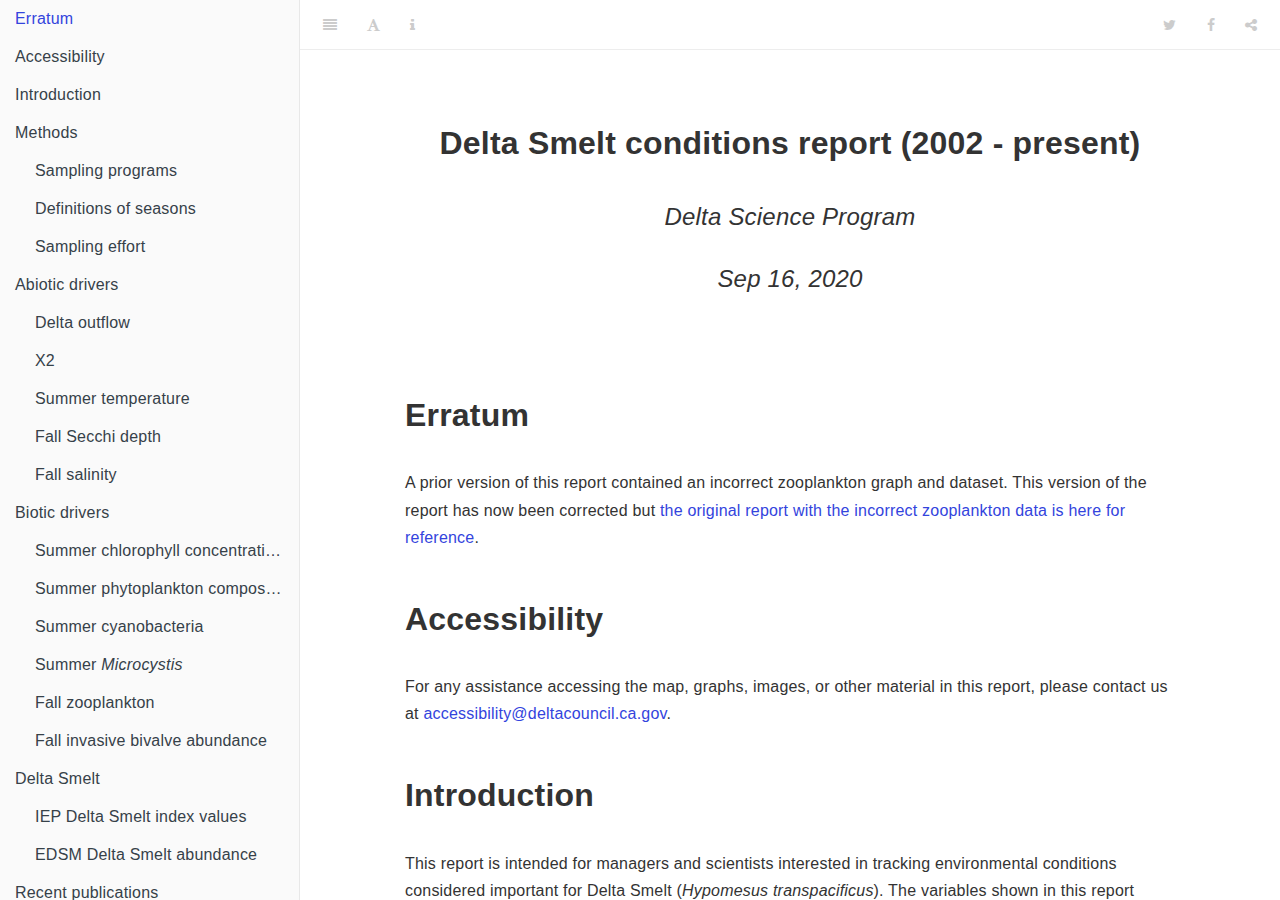
==== docs/Delta_Smelt_conditions_report_2018_fixed.html @ 70f0e31a "Adding corrected version of 2018 report" ====
<!DOCTYPE html>
<html lang="en" xml:lang="en">
<head>

  <meta charset="utf-8" />
  <meta http-equiv="X-UA-Compatible" content="IE=edge" />
  <title>Delta Smelt conditions report</title>
  <meta name="description" content="Delta Smelt conditions report (2002 - present)" />
  <meta name="generator" content="bookdown 0.20 and GitBook 2.6.7" />

  <meta property="og:title" content="Delta Smelt conditions report" />
  <meta property="og:type" content="book" />
  
  
  
  

  <meta name="twitter:card" content="summary" />
  <meta name="twitter:title" content="Delta Smelt conditions report" />
  
  
  

<meta name="author" content="Delta Science Program" />



  <meta name="viewport" content="width=device-width, initial-scale=1" />
  <meta name="apple-mobile-web-app-capable" content="yes" />
  <meta name="apple-mobile-web-app-status-bar-style" content="black" />
  
  







<style type="text/css">img,legend{border:0}*,.fa{-webkit-font-smoothing:antialiased}.fa-ul>li,sub,sup{position:relative}.book .book-body .page-wrapper .page-inner section.normal hr:after,.book-langs-index .inner .languages:after,.buttons:after,.dropdown-menu .buttons:after{clear:both}body,html{-ms-text-size-adjust:100%;-webkit-text-size-adjust:100%}article,aside,details,figcaption,figure,footer,header,hgroup,main,nav,section,summary{display:block}audio,canvas,video{display:inline-block}.hidden,[hidden]{display:none}audio:not([controls]){display:none;height:0}html{font-family:sans-serif}body,figure{margin:0}a:focus{outline:dotted thin}a:active,a:hover{outline:0}h1{font-size:2em;margin:.67em 0}abbr[title]{border-bottom:1px dotted}b,strong{font-weight:700}dfn{font-style:italic}hr{-moz-box-sizing:content-box;box-sizing:content-box;height:0}mark{background:#ff0;color:#000}code,kbd,pre,samp{font-family:monospace,serif;font-size:1em}pre{white-space:pre-wrap}q{quotes:"\201C" "\201D" "\2018" "\2019"}small{font-size:80%}sub,sup{font-size:75%;line-height:0;vertical-align:baseline}sup{top:-.5em}sub{bottom:-.25em}svg:not(:root){overflow:hidden}fieldset{border:1px solid silver;margin:0 2px;padding:.35em .625em .75em}legend{padding:0}button,input,select,textarea{font-family:inherit;font-size:100%;margin:0}button,input{line-height:normal}button,select{text-transform:none}button,html input[type=button],input[type=reset],input[type=submit]{-webkit-appearance:button;cursor:pointer}button[disabled],html input[disabled]{cursor:default}input[type=checkbox],input[type=radio]{box-sizing:border-box;padding:0}input[type=search]{-webkit-appearance:textfield;-moz-box-sizing:content-box;-webkit-box-sizing:content-box;box-sizing:content-box}input[type=search]::-webkit-search-cancel-button{margin-right:10px;}button::-moz-focus-inner,input::-moz-focus-inner{border:0;padding:0}textarea{overflow:auto;vertical-align:top}table{border-collapse:collapse;border-spacing:0}.link-inherit,.link-inherit:focus,.link-inherit:hover{color:inherit}.fa,.fa-stack{display:inline-block}@font-face{font-family:FontAwesome;src:url([data-uri]) format('truetype');font-weight:400;font-style:normal}.fa{font-family:FontAwesome;font-style:normal;font-weight:400;line-height:1;-moz-osx-font-smoothing:grayscale}.book .book-header,.book .book-summary{font-family:"Helvetica Neue",Helvetica,Arial,sans-serif}.fa-lg{font-size:1.33333333em;line-height:.75em;vertical-align:-15%}.fa-2x{font-size:2em}.fa-3x{font-size:3em}.fa-4x{font-size:4em}.fa-5x{font-size:5em}.fa-fw{width:1.28571429em;text-align:center}.fa-ul{padding-left:0;margin-left:2.14285714em;list-style-type:none}.fa-li{position:absolute;left:-2.14285714em;width:2.14285714em;top:.14285714em;text-align:center}.fa-li.fa-lg{left:-1.85714286em}.fa-border{padding:.2em .25em .15em;border:.08em solid #eee;border-radius:.1em}.pull-right{float:right}.pull-left{float:left}.fa.pull-left{margin-right:.3em}.fa.pull-right{margin-left:.3em}.fa-spin{-webkit-animation:spin 2s infinite linear;-moz-animation:spin 2s infinite linear;-o-animation:spin 2s infinite linear;animation:spin 2s infinite linear}@-moz-keyframes spin{0%{-moz-transform:rotate(0)}100%{-moz-transform:rotate(359deg)}}@-webkit-keyframes spin{0%{-webkit-transform:rotate(0)}100%{-webkit-transform:rotate(359deg)}}@-o-keyframes spin{0%{-o-transform:rotate(0)}100%{-o-transform:rotate(359deg)}}@keyframes spin{0%{-webkit-transform:rotate(0);transform:rotate(0)}100%{-webkit-transform:rotate(359deg);transform:rotate(359deg)}}.fa-rotate-90{filter:progid:DXImageTransform.Microsoft.BasicImage(rotation=1);-webkit-transform:rotate(90deg);-moz-transform:rotate(90deg);-ms-transform:rotate(90deg);-o-transform:rotate(90deg);transform:rotate(90deg)}.fa-rotate-180{filter:progid:DXImageTransform.Microsoft.BasicImage(rotation=2);-webkit-transform:rotate(180deg);-moz-transform:rotate(180deg);-ms-transform:rotate(180deg);-o-transform:rotate(180deg);transform:rotate(180deg)}.fa-rotate-270{filter:progid:DXImageTransform.Microsoft.BasicImage(rotation=3);-webkit-transform:rotate(270deg);-moz-transform:rotate(270deg);-ms-transform:rotate(270deg);-o-transform:rotate(270deg);transform:rotate(270deg)}.fa-flip-horizontal{filter:progid:DXImageTransform.Microsoft.BasicImage(rotation=0, mirror=1);-webkit-transform:scale(-1,1);-moz-transform:scale(-1,1);-ms-transform:scale(-1,1);-o-transform:scale(-1,1);transform:scale(-1,1)}.fa-flip-vertical{filter:progid:DXImageTransform.Microsoft.BasicImage(rotation=2, mirror=1);-webkit-transform:scale(1,-1);-moz-transform:scale(1,-1);-ms-transform:scale(1,-1);-o-transform:scale(1,-1);transform:scale(1,-1)}.fa-stack{position:relative;width:2em;height:2em;line-height:2em;vertical-align:middle}.fa-stack-1x,.fa-stack-2x{position:absolute;left:0;width:100%;text-align:center}.fa-stack-1x{line-height:inherit}.fa-stack-2x{font-size:2em}.fa-inverse{color:#fff}.fa-glass:before{content:"\f000"}.fa-music:before{content:"\f001"}.fa-search:before{content:"\f002"}.fa-envelope-o:before{content:"\f003"}.fa-heart:before{content:"\f004"}.fa-star:before{content:"\f005"}.fa-star-o:before{content:"\f006"}.fa-user:before{content:"\f007"}.fa-film:before{content:"\f008"}.fa-th-large:before{content:"\f009"}.fa-th:before{content:"\f00a"}.fa-th-list:before{content:"\f00b"}.fa-check:before{content:"\f00c"}.fa-times:before{content:"\f00d"}.fa-search-plus:before{content:"\f00e"}.fa-search-minus:before{content:"\f010"}.fa-power-off:before{content:"\f011"}.fa-signal:before{content:"\f012"}.fa-cog:before,.fa-gear:before{content:"\f013"}.fa-trash-o:before{content:"\f014"}.fa-home:before{content:"\f015"}.fa-file-o:before{content:"\f016"}.fa-clock-o:before{content:"\f017"}.fa-road:before{content:"\f018"}.fa-download:before{content:"\f019"}.fa-arrow-circle-o-down:before{content:"\f01a"}.fa-arrow-circle-o-up:before{content:"\f01b"}.fa-inbox:before{content:"\f01c"}.fa-play-circle-o:before{content:"\f01d"}.fa-repeat:before,.fa-rotate-right:before{content:"\f01e"}.fa-refresh:before{content:"\f021"}.fa-list-alt:before{content:"\f022"}.fa-lock:before{content:"\f023"}.fa-flag:before{content:"\f024"}.fa-headphones:before{content:"\f025"}.fa-volume-off:before{content:"\f026"}.fa-volume-down:before{content:"\f027"}.fa-volume-up:before{content:"\f028"}.fa-qrcode:before{content:"\f029"}.fa-barcode:before{content:"\f02a"}.fa-tag:before{content:"\f02b"}.fa-tags:before{content:"\f02c"}.fa-book:before{content:"\f02d"}.fa-bookmark:before{content:"\f02e"}.fa-print:before{content:"\f02f"}.fa-camera:before{content:"\f030"}.fa-font:before{content:"\f031"}.fa-bold:before{content:"\f032"}.fa-italic:before{content:"\f033"}.fa-text-height:before{content:"\f034"}.fa-text-width:before{content:"\f035"}.fa-align-left:before{content:"\f036"}.fa-align-center:before{content:"\f037"}.fa-align-right:before{content:"\f038"}.fa-align-justify:before{content:"\f039"}.fa-list:before{content:"\f03a"}.fa-dedent:before,.fa-outdent:before{content:"\f03b"}.fa-indent:before{content:"\f03c"}.fa-video-camera:before{content:"\f03d"}.fa-image:before,.fa-photo:before,.fa-picture-o:before{content:"\f03e"}.fa-pencil:before{content:"\f040"}.fa-map-marker:before{content:"\f041"}.fa-adjust:before{content:"\f042"}.fa-tint:before{content:"\f043"}.fa-edit:before,.fa-pencil-square-o:before{content:"\f044"}.fa-share-square-o:before{content:"\f045"}.fa-check-square-o:before{content:"\f046"}.fa-arrows:before{content:"\f047"}.fa-step-backward:before{content:"\f048"}.fa-fast-backward:before{content:"\f049"}.fa-backward:before{content:"\f04a"}.fa-play:before{content:"\f04b"}.fa-pause:before{content:"\f04c"}.fa-stop:before{content:"\f04d"}.fa-forward:before{content:"\f04e"}.fa-fast-forward:before{content:"\f050"}.fa-step-forward:before{content:"\f051"}.fa-eject:before{content:"\f052"}.fa-chevron-left:before{content:"\f053"}.fa-chevron-right:before{content:"\f054"}.fa-plus-circle:before{content:"\f055"}.fa-minus-circle:before{content:"\f056"}.fa-times-circle:before{content:"\f057"}.fa-check-circle:before{content:"\f058"}.fa-question-circle:before{content:"\f059"}.fa-info-circle:before{content:"\f05a"}.fa-crosshairs:before{content:"\f05b"}.fa-times-circle-o:before{content:"\f05c"}.fa-check-circle-o:before{content:"\f05d"}.fa-ban:before{content:"\f05e"}.fa-arrow-left:before{content:"\f060"}.fa-arrow-right:before{content:"\f061"}.fa-arrow-up:before{content:"\f062"}.fa-arrow-down:before{content:"\f063"}.fa-mail-forward:before,.fa-share:before{content:"\f064"}.fa-expand:before{content:"\f065"}.fa-compress:before{content:"\f066"}.fa-plus:before{content:"\f067"}.fa-minus:before{content:"\f068"}.fa-asterisk:before{content:"\f069"}.fa-exclamation-circle:before{content:"\f06a"}.fa-gift:before{content:"\f06b"}.fa-leaf:before{content:"\f06c"}.fa-fire:before{content:"\f06d"}.fa-eye:before{content:"\f06e"}.fa-eye-slash:before{content:"\f070"}.fa-exclamation-triangle:before,.fa-warning:before{content:"\f071"}.fa-plane:before{content:"\f072"}.fa-calendar:before{content:"\f073"}.fa-random:before{content:"\f074"}.fa-comment:before{content:"\f075"}.fa-magnet:before{content:"\f076"}.fa-chevron-up:before{content:"\f077"}.fa-chevron-down:before{content:"\f078"}.fa-retweet:before{content:"\f079"}.fa-shopping-cart:before{content:"\f07a"}.fa-folder:before{content:"\f07b"}.fa-folder-open:before{content:"\f07c"}.fa-arrows-v:before{content:"\f07d"}.fa-arrows-h:before{content:"\f07e"}.fa-bar-chart-o:before{content:"\f080"}.fa-twitter-square:before{content:"\f081"}.fa-facebook-square:before{content:"\f082"}.fa-camera-retro:before{content:"\f083"}.fa-key:before{content:"\f084"}.fa-cogs:before,.fa-gears:before{content:"\f085"}.fa-comments:before{content:"\f086"}.fa-thumbs-o-up:before{content:"\f087"}.fa-thumbs-o-down:before{content:"\f088"}.fa-star-half:before{content:"\f089"}.fa-heart-o:before{content:"\f08a"}.fa-sign-out:before{content:"\f08b"}.fa-linkedin-square:before{content:"\f08c"}.fa-thumb-tack:before{content:"\f08d"}.fa-external-link:before{content:"\f08e"}.fa-sign-in:before{content:"\f090"}.fa-trophy:before{content:"\f091"}.fa-github-square:before{content:"\f092"}.fa-upload:before{content:"\f093"}.fa-lemon-o:before{content:"\f094"}.fa-phone:before{content:"\f095"}.fa-square-o:before{content:"\f096"}.fa-bookmark-o:before{content:"\f097"}.fa-phone-square:before{content:"\f098"}.fa-twitter:before{content:"\f099"}.fa-facebook:before{content:"\f09a"}.fa-github:before{content:"\f09b"}.fa-unlock:before{content:"\f09c"}.fa-credit-card:before{content:"\f09d"}.fa-rss:before{content:"\f09e"}.fa-hdd-o:before{content:"\f0a0"}.fa-bullhorn:before{content:"\f0a1"}.fa-bell:before{content:"\f0f3"}.fa-certificate:before{content:"\f0a3"}.fa-hand-o-right:before{content:"\f0a4"}.fa-hand-o-left:before{content:"\f0a5"}.fa-hand-o-up:before{content:"\f0a6"}.fa-hand-o-down:before{content:"\f0a7"}.fa-arrow-circle-left:before{content:"\f0a8"}.fa-arrow-circle-right:before{content:"\f0a9"}.fa-arrow-circle-up:before{content:"\f0aa"}.fa-arrow-circle-down:before{content:"\f0ab"}.fa-globe:before{content:"\f0ac"}.fa-wrench:before{content:"\f0ad"}.fa-tasks:before{content:"\f0ae"}.fa-filter:before{content:"\f0b0"}.fa-briefcase:before{content:"\f0b1"}.fa-arrows-alt:before{content:"\f0b2"}.fa-group:before,.fa-users:before{content:"\f0c0"}.fa-chain:before,.fa-link:before{content:"\f0c1"}.fa-cloud:before{content:"\f0c2"}.fa-flask:before{content:"\f0c3"}.fa-cut:before,.fa-scissors:before{content:"\f0c4"}.fa-copy:before,.fa-files-o:before{content:"\f0c5"}.fa-paperclip:before{content:"\f0c6"}.fa-floppy-o:before,.fa-save:before{content:"\f0c7"}.fa-square:before{content:"\f0c8"}.fa-bars:before,.fa-navicon:before,.fa-reorder:before{content:"\f0c9"}.fa-list-ul:before{content:"\f0ca"}.fa-list-ol:before{content:"\f0cb"}.fa-strikethrough:before{content:"\f0cc"}.fa-underline:before{content:"\f0cd"}.fa-table:before{content:"\f0ce"}.fa-magic:before{content:"\f0d0"}.fa-truck:before{content:"\f0d1"}.fa-pinterest:before{content:"\f0d2"}.fa-pinterest-square:before{content:"\f0d3"}.fa-google-plus-square:before{content:"\f0d4"}.fa-google-plus:before{content:"\f0d5"}.fa-money:before{content:"\f0d6"}.fa-caret-down:before{content:"\f0d7"}.fa-caret-up:before{content:"\f0d8"}.fa-caret-left:before{content:"\f0d9"}.fa-caret-right:before{content:"\f0da"}.fa-columns:before{content:"\f0db"}.fa-sort:before,.fa-unsorted:before{content:"\f0dc"}.fa-sort-desc:before,.fa-sort-down:before{content:"\f0dd"}.fa-sort-asc:before,.fa-sort-up:before{content:"\f0de"}.fa-envelope:before{content:"\f0e0"}.fa-linkedin:before{content:"\f0e1"}.fa-rotate-left:before,.fa-undo:before{content:"\f0e2"}.fa-gavel:before,.fa-legal:before{content:"\f0e3"}.fa-dashboard:before,.fa-tachometer:before{content:"\f0e4"}.fa-comment-o:before{content:"\f0e5"}.fa-comments-o:before{content:"\f0e6"}.fa-bolt:before,.fa-flash:before{content:"\f0e7"}.fa-sitemap:before{content:"\f0e8"}.fa-umbrella:before{content:"\f0e9"}.fa-clipboard:before,.fa-paste:before{content:"\f0ea"}.fa-lightbulb-o:before{content:"\f0eb"}.fa-exchange:before{content:"\f0ec"}.fa-cloud-download:before{content:"\f0ed"}.fa-cloud-upload:before{content:"\f0ee"}.fa-user-md:before{content:"\f0f0"}.fa-stethoscope:before{content:"\f0f1"}.fa-suitcase:before{content:"\f0f2"}.fa-bell-o:before{content:"\f0a2"}.fa-coffee:before{content:"\f0f4"}.fa-cutlery:before{content:"\f0f5"}.fa-file-text-o:before{content:"\f0f6"}.fa-building-o:before{content:"\f0f7"}.fa-hospital-o:before{content:"\f0f8"}.fa-ambulance:before{content:"\f0f9"}.fa-medkit:before{content:"\f0fa"}.fa-fighter-jet:before{content:"\f0fb"}.fa-beer:before{content:"\f0fc"}.fa-h-square:before{content:"\f0fd"}.fa-plus-square:before{content:"\f0fe"}.fa-angle-double-left:before{content:"\f100"}.fa-angle-double-right:before{content:"\f101"}.fa-angle-double-up:before{content:"\f102"}.fa-angle-double-down:before{content:"\f103"}.fa-angle-left:before{content:"\f104"}.fa-angle-right:before{content:"\f105"}.fa-angle-up:before{content:"\f106"}.fa-angle-down:before{content:"\f107"}.fa-desktop:before{content:"\f108"}.fa-laptop:before{content:"\f109"}.fa-tablet:before{content:"\f10a"}.fa-mobile-phone:before,.fa-mobile:before{content:"\f10b"}.fa-circle-o:before{content:"\f10c"}.fa-quote-left:before{content:"\f10d"}.fa-quote-right:before{content:"\f10e"}.fa-spinner:before{content:"\f110"}.fa-circle:before{content:"\f111"}.fa-mail-reply:before,.fa-reply:before{content:"\f112"}.fa-github-alt:before{content:"\f113"}.fa-folder-o:before{content:"\f114"}.fa-folder-open-o:before{content:"\f115"}.fa-smile-o:before{content:"\f118"}.fa-frown-o:before{content:"\f119"}.fa-meh-o:before{content:"\f11a"}.fa-gamepad:before{content:"\f11b"}.fa-keyboard-o:before{content:"\f11c"}.fa-flag-o:before{content:"\f11d"}.fa-flag-checkered:before{content:"\f11e"}.fa-terminal:before{content:"\f120"}.fa-code:before{content:"\f121"}.fa-mail-reply-all:before,.fa-reply-all:before{content:"\f122"}.fa-star-half-empty:before,.fa-star-half-full:before,.fa-star-half-o:before{content:"\f123"}.fa-location-arrow:before{content:"\f124"}.fa-crop:before{content:"\f125"}.fa-code-fork:before{content:"\f126"}.fa-chain-broken:before,.fa-unlink:before{content:"\f127"}.fa-question:before{content:"\f128"}.fa-info:before{content:"\f129"}.fa-exclamation:before{content:"\f12a"}.fa-superscript:before{content:"\f12b"}.fa-subscript:before{content:"\f12c"}.fa-eraser:before{content:"\f12d"}.fa-puzzle-piece:before{content:"\f12e"}.fa-microphone:before{content:"\f130"}.fa-microphone-slash:before{content:"\f131"}.fa-shield:before{content:"\f132"}.fa-calendar-o:before{content:"\f133"}.fa-fire-extinguisher:before{content:"\f134"}.fa-rocket:before{content:"\f135"}.fa-maxcdn:before{content:"\f136"}.fa-chevron-circle-left:before{content:"\f137"}.fa-chevron-circle-right:before{content:"\f138"}.fa-chevron-circle-up:before{content:"\f139"}.fa-chevron-circle-down:before{content:"\f13a"}.fa-html5:before{content:"\f13b"}.fa-css3:before{content:"\f13c"}.fa-anchor:before{content:"\f13d"}.fa-unlock-alt:before{content:"\f13e"}.fa-bullseye:before{content:"\f140"}.fa-ellipsis-h:before{content:"\f141"}.fa-ellipsis-v:before{content:"\f142"}.fa-rss-square:before{content:"\f143"}.fa-play-circle:before{content:"\f144"}.fa-ticket:before{content:"\f145"}.fa-minus-square:before{content:"\f146"}.fa-minus-square-o:before{content:"\f147"}.fa-level-up:before{content:"\f148"}.fa-level-down:before{content:"\f149"}.fa-check-square:before{content:"\f14a"}.fa-pencil-square:before{content:"\f14b"}.fa-external-link-square:before{content:"\f14c"}.fa-share-square:before{content:"\f14d"}.fa-compass:before{content:"\f14e"}.fa-caret-square-o-down:before,.fa-toggle-down:before{content:"\f150"}.fa-caret-square-o-up:before,.fa-toggle-up:before{content:"\f151"}.fa-caret-square-o-right:before,.fa-toggle-right:before{content:"\f152"}.fa-eur:before,.fa-euro:before{content:"\f153"}.fa-gbp:before{content:"\f154"}.fa-dollar:before,.fa-usd:before{content:"\f155"}.fa-inr:before,.fa-rupee:before{content:"\f156"}.fa-cny:before,.fa-jpy:before,.fa-rmb:before,.fa-yen:before{content:"\f157"}.fa-rouble:before,.fa-rub:before,.fa-ruble:before{content:"\f158"}.fa-krw:before,.fa-won:before{content:"\f159"}.fa-bitcoin:before,.fa-btc:before{content:"\f15a"}.fa-file:before{content:"\f15b"}.fa-file-text:before{content:"\f15c"}.fa-sort-alpha-asc:before{content:"\f15d"}.fa-sort-alpha-desc:before{content:"\f15e"}.fa-sort-amount-asc:before{content:"\f160"}.fa-sort-amount-desc:before{content:"\f161"}.fa-sort-numeric-asc:before{content:"\f162"}.fa-sort-numeric-desc:before{content:"\f163"}.fa-thumbs-up:before{content:"\f164"}.fa-thumbs-down:before{content:"\f165"}.fa-youtube-square:before{content:"\f166"}.fa-youtube:before{content:"\f167"}.fa-xing:before{content:"\f168"}.fa-xing-square:before{content:"\f169"}.fa-youtube-play:before{content:"\f16a"}.fa-dropbox:before{content:"\f16b"}.fa-stack-overflow:before{content:"\f16c"}.fa-instagram:before{content:"\f16d"}.fa-flickr:before{content:"\f16e"}.fa-adn:before{content:"\f170"}.fa-bitbucket:before{content:"\f171"}.fa-bitbucket-square:before{content:"\f172"}.fa-tumblr:before{content:"\f173"}.fa-tumblr-square:before{content:"\f174"}.fa-long-arrow-down:before{content:"\f175"}.fa-long-arrow-up:before{content:"\f176"}.fa-long-arrow-left:before{content:"\f177"}.fa-long-arrow-right:before{content:"\f178"}.fa-apple:before{content:"\f179"}.fa-windows:before{content:"\f17a"}.fa-android:before{content:"\f17b"}.fa-linux:before{content:"\f17c"}.fa-dribbble:before{content:"\f17d"}.fa-skype:before{content:"\f17e"}.fa-foursquare:before{content:"\f180"}.fa-trello:before{content:"\f181"}.fa-female:before{content:"\f182"}.fa-male:before{content:"\f183"}.fa-gittip:before{content:"\f184"}.fa-sun-o:before{content:"\f185"}.fa-moon-o:before{content:"\f186"}.fa-archive:before{content:"\f187"}.fa-bug:before{content:"\f188"}.fa-vk:before{content:"\f189"}.fa-weibo:before{content:"\f18a"}.fa-renren:before{content:"\f18b"}.fa-pagelines:before{content:"\f18c"}.fa-stack-exchange:before{content:"\f18d"}.fa-arrow-circle-o-right:before{content:"\f18e"}.fa-arrow-circle-o-left:before{content:"\f190"}.fa-caret-square-o-left:before,.fa-toggle-left:before{content:"\f191"}.fa-dot-circle-o:before{content:"\f192"}.fa-wheelchair:before{content:"\f193"}.fa-vimeo-square:before{content:"\f194"}.fa-try:before,.fa-turkish-lira:before{content:"\f195"}.fa-plus-square-o:before{content:"\f196"}.fa-space-shuttle:before{content:"\f197"}.fa-slack:before{content:"\f198"}.fa-envelope-square:before{content:"\f199"}.fa-wordpress:before{content:"\f19a"}.fa-openid:before{content:"\f19b"}.fa-bank:before,.fa-institution:before,.fa-university:before{content:"\f19c"}.fa-graduation-cap:before,.fa-mortar-board:before{content:"\f19d"}.fa-yahoo:before{content:"\f19e"}.fa-google:before{content:"\f1a0"}.fa-reddit:before{content:"\f1a1"}.fa-reddit-square:before{content:"\f1a2"}.fa-stumbleupon-circle:before{content:"\f1a3"}.fa-stumbleupon:before{content:"\f1a4"}.fa-delicious:before{content:"\f1a5"}.fa-digg:before{content:"\f1a6"}.fa-pied-piper-square:before,.fa-pied-piper:before{content:"\f1a7"}.fa-pied-piper-alt:before{content:"\f1a8"}.fa-drupal:before{content:"\f1a9"}.fa-joomla:before{content:"\f1aa"}.fa-language:before{content:"\f1ab"}.fa-fax:before{content:"\f1ac"}.fa-building:before{content:"\f1ad"}.fa-child:before{content:"\f1ae"}.fa-paw:before{content:"\f1b0"}.fa-spoon:before{content:"\f1b1"}.fa-cube:before{content:"\f1b2"}.fa-cubes:before{content:"\f1b3"}.fa-behance:before{content:"\f1b4"}.fa-behance-square:before{content:"\f1b5"}.fa-steam:before{content:"\f1b6"}.fa-steam-square:before{content:"\f1b7"}.fa-recycle:before{content:"\f1b8"}.fa-automobile:before,.fa-car:before{content:"\f1b9"}.fa-cab:before,.fa-taxi:before{content:"\f1ba"}.fa-tree:before{content:"\f1bb"}.fa-spotify:before{content:"\f1bc"}.fa-deviantart:before{content:"\f1bd"}.fa-soundcloud:before{content:"\f1be"}.fa-database:before{content:"\f1c0"}.fa-file-pdf-o:before{content:"\f1c1"}.fa-file-word-o:before{content:"\f1c2"}.fa-file-excel-o:before{content:"\f1c3"}.fa-file-powerpoint-o:before{content:"\f1c4"}.fa-file-image-o:before,.fa-file-photo-o:before,.fa-file-picture-o:before{content:"\f1c5"}.fa-file-archive-o:before,.fa-file-zip-o:before{content:"\f1c6"}.fa-file-audio-o:before,.fa-file-sound-o:before{content:"\f1c7"}.fa-file-movie-o:before,.fa-file-video-o:before{content:"\f1c8"}.fa-file-code-o:before{content:"\f1c9"}.fa-vine:before{content:"\f1ca"}.fa-codepen:before{content:"\f1cb"}.fa-jsfiddle:before{content:"\f1cc"}.fa-life-bouy:before,.fa-life-ring:before,.fa-life-saver:before,.fa-support:before{content:"\f1cd"}.fa-circle-o-notch:before{content:"\f1ce"}.fa-ra:before,.fa-rebel:before{content:"\f1d0"}.fa-empire:before,.fa-ge:before{content:"\f1d1"}.fa-git-square:before{content:"\f1d2"}.fa-git:before{content:"\f1d3"}.fa-hacker-news:before{content:"\f1d4"}.fa-tencent-weibo:before{content:"\f1d5"}.fa-qq:before{content:"\f1d6"}.fa-wechat:before,.fa-weixin:before{content:"\f1d7"}.fa-paper-plane:before,.fa-send:before{content:"\f1d8"}.fa-paper-plane-o:before,.fa-send-o:before{content:"\f1d9"}.fa-history:before{content:"\f1da"}.fa-circle-thin:before{content:"\f1db"}.fa-header:before{content:"\f1dc"}.fa-paragraph:before{content:"\f1dd"}.fa-sliders:before{content:"\f1de"}.fa-share-alt:before{content:"\f1e0"}.fa-share-alt-square:before{content:"\f1e1"}.fa-bomb:before{content:"\f1e2"}.book-langs-index{width:100%;height:100%;padding:40px 0;margin:0;overflow:auto}@media (max-width:600px){.book-langs-index{padding:0}}.book-langs-index .inner{max-width:600px;width:100%;margin:0 auto;padding:30px;background:#fff;border-radius:3px}.book-langs-index .inner h3{margin:0}.book-langs-index .inner .languages{list-style:none;padding:20px 30px;margin-top:20px;border-top:1px solid #eee}.book-langs-index .inner .languages:after,.book-langs-index .inner .languages:before{content:" ";display:table;line-height:0}.book-langs-index .inner .languages li{width:50%;float:left;padding:10px 5px;font-size:16px}@media (max-width:600px){.book-langs-index .inner .languages li{width:100%;max-width:100%}}.book .book-header{overflow:visible;height:50px;padding:0 8px;z-index:2;font-size:.85em;color:#7e888b;background:0 0}.book .book-header .btn{display:block;height:50px;padding:0 15px;border-bottom:none;color:#ccc;text-transform:uppercase;line-height:50px;-webkit-box-shadow:none!important;box-shadow:none!important;position:relative;font-size:14px}.book .book-header .btn:hover{position:relative;text-decoration:none;color:#444;background:0 0}.book .book-header h1{margin:0;font-size:20px;font-weight:200;text-align:center;line-height:50px;opacity:0;padding-left:200px;padding-right:200px;-webkit-transition:opacity .2s ease;-moz-transition:opacity .2s ease;-o-transition:opacity .2s ease;transition:opacity .2s ease;overflow:hidden;text-overflow:ellipsis;white-space:nowrap}.book .book-header h1 a,.book .book-header h1 a:hover{color:inherit;text-decoration:none}@media (max-width:1000px){.book .book-header h1{display:none}}.book .book-header h1 i{display:none}.book .book-header:hover h1{opacity:1}.book.is-loading .book-header h1 i{display:inline-block}.book.is-loading .book-header h1 a{display:none}.dropdown{position:relative}.dropdown-menu{position:absolute;top:100%;left:0;z-index:100;display:none;float:left;min-width:160px;padding:0;margin:2px 0 0;list-style:none;font-size:14px;background-color:#fafafa;border:1px solid rgba(0,0,0,.07);border-radius:1px;-webkit-box-shadow:0 6px 12px rgba(0,0,0,.175);box-shadow:0 6px 12px rgba(0,0,0,.175);background-clip:padding-box}.dropdown-menu.open{display:block}.dropdown-menu.dropdown-left{left:auto;right:4%}.dropdown-menu.dropdown-left .dropdown-caret{right:14px;left:auto}.dropdown-menu .dropdown-caret{position:absolute;top:-8px;left:14px;width:18px;height:10px;float:left;overflow:hidden}.dropdown-menu .dropdown-caret .caret-inner,.dropdown-menu .dropdown-caret .caret-outer{display:inline-block;top:0;border-left:9px solid transparent;border-right:9px solid transparent;position:absolute}.dropdown-menu .dropdown-caret .caret-outer{border-bottom:9px solid rgba(0,0,0,.1);height:auto;left:0;width:auto;margin-left:-1px}.dropdown-menu .dropdown-caret .caret-inner{margin-top:-1px;top:1px;border-bottom:9px solid #fafafa}.dropdown-menu .buttons{border-bottom:1px solid rgba(0,0,0,.07)}.dropdown-menu .buttons:after,.dropdown-menu .buttons:before{content:" ";display:table;line-height:0}.dropdown-menu .buttons:last-child{border-bottom:none}.dropdown-menu .buttons .button{border:0;background-color:transparent;color:#a6a6a6;width:100%;text-align:center;float:left;line-height:1.42857143;padding:8px 4px}.alert,.dropdown-menu .buttons .button:hover{color:#444}.dropdown-menu .buttons .button:focus,.dropdown-menu .buttons .button:hover{outline:0}.dropdown-menu .buttons .button.size-2{width:50%}.dropdown-menu .buttons .button.size-3{width:33%}.alert{padding:15px;margin-bottom:20px;background:#eee;border-bottom:5px solid #ddd}.alert-success{background:#dff0d8;border-color:#d6e9c6;color:#3c763d}.alert-info{background:#d9edf7;border-color:#bce8f1;color:#31708f}.alert-danger{background:#f2dede;border-color:#ebccd1;color:#a94442}.alert-warning{background:#fcf8e3;border-color:#faebcc;color:#8a6d3b}.book .book-summary{position:absolute;top:0;left:-300px;bottom:0;z-index:1;width:300px;color:#364149;background:#fafafa;border-right:1px solid rgba(0,0,0,.07);-webkit-transition:left 250ms ease;-moz-transition:left 250ms ease;-o-transition:left 250ms ease;transition:left 250ms ease}.book .book-summary ul.summary{position:absolute;top:0;left:0;right:0;bottom:0;overflow-y:auto;list-style:none;margin:0;padding:0;-webkit-transition:top .5s ease;-moz-transition:top .5s ease;-o-transition:top .5s ease;transition:top .5s ease}.book .book-summary ul.summary li{list-style:none}.book .book-summary ul.summary li.divider{height:1px;margin:7px 0;overflow:hidden;background:rgba(0,0,0,.07)}.book .book-summary ul.summary li i.fa-check{display:none;position:absolute;right:9px;top:16px;font-size:9px;color:#3c3}.book .book-summary ul.summary li.done>a{color:#364149;font-weight:400}.book .book-summary ul.summary li.done>a i{display:inline}.book .book-summary ul.summary li a,.book .book-summary ul.summary li span{display:block;padding:10px 15px;border-bottom:none;color:#364149;background:0 0;text-overflow:ellipsis;overflow:hidden;white-space:nowrap;position:relative}.book .book-summary ul.summary li span{cursor:not-allowed;opacity:.3;filter:alpha(opacity=30)}.book .book-summary ul.summary li a:hover,.book .book-summary ul.summary li.active>a{color:#008cff;background:0 0;text-decoration:none}.book .book-summary ul.summary li ul{padding-left:20px}@media (max-width:600px){.book .book-summary{width:calc(100% - 60px);bottom:0;left:-100%}}.book.with-summary .book-summary{left:0}.book.without-animation .book-summary{-webkit-transition:none!important;-moz-transition:none!important;-o-transition:none!important;transition:none!important}.book{position:relative;width:100%;height:100%}.book .book-body,.book .book-body .body-inner{position:absolute;top:0;left:0;overflow-y:auto;bottom:0;right:0}.book .book-body{color:#000;background:#fff;-webkit-transition:left 250ms ease;-moz-transition:left 250ms ease;-o-transition:left 250ms ease;transition:left 250ms ease}.book .book-body .page-wrapper{position:relative;outline:0}.book .book-body .page-wrapper .page-inner{max-width:800px;margin:0 auto;padding:20px 0 40px}.book .book-body .page-wrapper .page-inner section{margin:0;padding:5px 15px;background:#fff;border-radius:2px;line-height:1.7;font-size:1.6rem}.book .book-body .page-wrapper .page-inner .btn-group .btn{border-radius:0;background:#eee;border:0}@media (max-width:1240px){.book .book-body{-webkit-transition:-webkit-transform 250ms ease;-moz-transition:-moz-transform 250ms ease;-o-transition:-o-transform 250ms ease;transition:transform 250ms ease;padding-bottom:20px}.book .book-body .body-inner{position:static;min-height:calc(100% - 50px)}}@media (min-width:600px){.book.with-summary .book-body{left:300px}}@media (max-width:600px){.book.with-summary{overflow:hidden}.book.with-summary .book-body{-webkit-transform:translate(calc(100% - 60px),0);-moz-transform:translate(calc(100% - 60px),0);-ms-transform:translate(calc(100% - 60px),0);-o-transform:translate(calc(100% - 60px),0);transform:translate(calc(100% - 60px),0)}}.book.without-animation .book-body{-webkit-transition:none!important;-moz-transition:none!important;-o-transition:none!important;transition:none!important}.buttons:after,.buttons:before{content:" ";display:table;line-height:0}.button{border:0;background:#eee;color:#666;width:100%;text-align:center;float:left;line-height:1.42857143;padding:8px 4px}.button:hover{color:#444}.button:focus,.button:hover{outline:0}.button.size-2{width:50%}.button.size-3{width:33%}.book .book-body .page-wrapper .page-inner section{display:none}.book .book-body .page-wrapper .page-inner section.normal{display:block;word-wrap:break-word;overflow:hidden;color:#333;line-height:1.7;text-size-adjust:100%;-ms-text-size-adjust:100%;-webkit-text-size-adjust:100%;-moz-text-size-adjust:100%}.book .book-body .page-wrapper .page-inner section.normal *{box-sizing:border-box;-webkit-box-sizing:border-box;}.book .book-body .page-wrapper .page-inner section.normal>:first-child{margin-top:0!important}.book .book-body .page-wrapper .page-inner section.normal>:last-child{margin-bottom:0!important}.book .book-body .page-wrapper .page-inner section.normal blockquote,.book .book-body .page-wrapper .page-inner section.normal code,.book .book-body .page-wrapper .page-inner section.normal figure,.book .book-body .page-wrapper .page-inner section.normal img,.book .book-body .page-wrapper .page-inner section.normal pre,.book .book-body .page-wrapper .page-inner section.normal table,.book .book-body .page-wrapper .page-inner section.normal tr{page-break-inside:avoid}.book .book-body .page-wrapper .page-inner section.normal h2,.book .book-body .page-wrapper .page-inner section.normal h3,.book .book-body .page-wrapper .page-inner section.normal h4,.book .book-body .page-wrapper .page-inner section.normal h5,.book .book-body .page-wrapper .page-inner section.normal p{orphans:3;widows:3}.book .book-body .page-wrapper .page-inner section.normal h1,.book .book-body .page-wrapper .page-inner section.normal h2,.book .book-body .page-wrapper .page-inner section.normal h3,.book .book-body .page-wrapper .page-inner section.normal h4,.book .book-body .page-wrapper .page-inner section.normal h5{page-break-after:avoid}.book .book-body .page-wrapper .page-inner section.normal b,.book .book-body .page-wrapper .page-inner section.normal strong{font-weight:700}.book .book-body .page-wrapper .page-inner section.normal em{font-style:italic}.book .book-body .page-wrapper .page-inner section.normal blockquote,.book .book-body .page-wrapper .page-inner section.normal dl,.book .book-body .page-wrapper .page-inner section.normal ol,.book .book-body .page-wrapper .page-inner section.normal p,.book .book-body .page-wrapper .page-inner section.normal table,.book .book-body .page-wrapper .page-inner section.normal ul{margin-top:0;margin-bottom:.85em}.book .book-body .page-wrapper .page-inner section.normal a{color:#4183c4;text-decoration:none;background:0 0}.book .book-body .page-wrapper .page-inner section.normal a:active,.book .book-body .page-wrapper .page-inner section.normal a:focus,.book .book-body .page-wrapper .page-inner section.normal a:hover{outline:0;text-decoration:underline}.book .book-body .page-wrapper .page-inner section.normal img{border:0;max-width:100%}.book .book-body .page-wrapper .page-inner section.normal hr{height:4px;padding:0;margin:1.7em 0;overflow:hidden;background-color:#e7e7e7;border:none}.book .book-body .page-wrapper .page-inner section.normal hr:after,.book .book-body .page-wrapper .page-inner section.normal hr:before{display:table;content:" "}.book .book-body .page-wrapper .page-inner section.normal h1,.book .book-body .page-wrapper .page-inner section.normal h2,.book .book-body .page-wrapper .page-inner section.normal h3,.book .book-body .page-wrapper .page-inner section.normal h4,.book .book-body .page-wrapper .page-inner section.normal h5,.book .book-body .page-wrapper .page-inner section.normal h6{margin-top:1.275em;margin-bottom:.85em;}.book .book-body .page-wrapper .page-inner section.normal h1{font-size:2em}.book .book-body .page-wrapper .page-inner section.normal h2{font-size:1.75em}.book .book-body .page-wrapper .page-inner section.normal h3{font-size:1.5em}.book .book-body .page-wrapper .page-inner section.normal h4{font-size:1.25em}.book .book-body .page-wrapper .page-inner section.normal h5{font-size:1em}.book .book-body .page-wrapper .page-inner section.normal h6{font-size:1em;color:#777}.book .book-body .page-wrapper .page-inner section.normal code,.book .book-body .page-wrapper .page-inner section.normal pre{font-family:Consolas,"Liberation Mono",Menlo,Courier,monospace;direction:ltr;border:none;color:inherit}.book .book-body .page-wrapper .page-inner section.normal pre{overflow:auto;word-wrap:normal;margin:0 0 1.275em;padding:.85em 1em;background:#f7f7f7}.book .book-body .page-wrapper .page-inner section.normal pre>code{display:inline;max-width:initial;padding:0;margin:0;overflow:initial;line-height:inherit;font-size:.85em;white-space:pre;background:0 0}.book .book-body .page-wrapper .page-inner section.normal pre>code:after,.book .book-body .page-wrapper .page-inner section.normal pre>code:before{content:normal}.book .book-body .page-wrapper .page-inner section.normal code{padding:.2em;margin:0;font-size:.85em;background-color:#f7f7f7}.book .book-body .page-wrapper .page-inner section.normal code:after,.book .book-body .page-wrapper .page-inner section.normal code:before{letter-spacing:-.2em;content:"\00a0"}.book .book-body .page-wrapper .page-inner section.normal ol,.book .book-body .page-wrapper .page-inner section.normal ul{padding:0 0 0 2em;margin:0 0 .85em}.book .book-body .page-wrapper .page-inner section.normal ol ol,.book .book-body .page-wrapper .page-inner section.normal ol ul,.book .book-body .page-wrapper .page-inner section.normal ul ol,.book .book-body .page-wrapper .page-inner section.normal ul ul{margin-top:0;margin-bottom:0}.book .book-body .page-wrapper .page-inner section.normal ol ol{list-style-type:lower-roman}.book .book-body .page-wrapper .page-inner section.normal blockquote{margin:0 0 .85em;padding:0 15px;opacity:0.75;border-left:4px solid #dcdcdc}.book .book-body .page-wrapper .page-inner section.normal blockquote:first-child{margin-top:0}.book .book-body .page-wrapper .page-inner section.normal blockquote:last-child{margin-bottom:0}.book .book-body .page-wrapper .page-inner section.normal dl{padding:0}.book .book-body .page-wrapper .page-inner section.normal dl dt{padding:0;margin-top:.85em;font-style:italic;font-weight:700}.book .book-body .page-wrapper .page-inner section.normal dl dd{padding:0 .85em;margin-bottom:.85em}.book .book-body .page-wrapper .page-inner section.normal dd{margin-left:0}.book .book-body .page-wrapper .page-inner section.normal .glossary-term{cursor:help;text-decoration:underline}.book .book-body .navigation{position:absolute;top:50px;bottom:0;margin:0;max-width:150px;min-width:90px;display:flex;justify-content:center;align-content:center;flex-direction:column;font-size:40px;color:#ccc;text-align:center;-webkit-transition:all 350ms ease;-moz-transition:all 350ms ease;-o-transition:all 350ms ease;transition:all 350ms ease}.book .book-body .navigation:hover{text-decoration:none;color:#444}.book .book-body .navigation.navigation-next{right:0}.book .book-body .navigation.navigation-prev{left:0}@media (max-width:1240px){.book .book-body .navigation{position:static;top:auto;max-width:50%;width:50%;display:inline-block;float:left}.book .book-body .navigation.navigation-unique{max-width:100%;width:100%}}.book .book-body .page-wrapper .page-inner section.glossary{margin-bottom:40px}.book .book-body .page-wrapper .page-inner section.glossary h2 a,.book .book-body .page-wrapper .page-inner section.glossary h2 a:hover{color:inherit;text-decoration:none}.book .book-body .page-wrapper .page-inner section.glossary .glossary-index{list-style:none;margin:0;padding:0}.book .book-body .page-wrapper .page-inner section.glossary .glossary-index li{display:inline;margin:0 8px;white-space:nowrap}*{-webkit-box-sizing:border-box;-moz-box-sizing:border-box;box-sizing:border-box;-webkit-overflow-scrolling:touch;-webkit-tap-highlight-color:transparent;-webkit-text-size-adjust:none;-webkit-touch-callout:none}a{text-decoration:none}body,html{height:100%}html{font-size:62.5%}body{text-rendering:optimizeLegibility;font-smoothing:antialiased;font-family:"Helvetica Neue",Helvetica,Arial,sans-serif;font-size:14px;letter-spacing:.2px;text-size-adjust:100%}
.book .book-summary ul.summary li a span {display:inline;padding:initial;overflow:visible;cursor:auto;opacity:1;}
</style>
<style type="text/css">.book .book-body .page-wrapper .page-inner section.normal table{display:table;width:100%;border-collapse:collapse;border-spacing:0;overflow:auto}.book .book-body .page-wrapper .page-inner section.normal table td,.book .book-body .page-wrapper .page-inner section.normal table th{padding:6px 13px;border:1px solid #ddd}.book .book-body .page-wrapper .page-inner section.normal table tr{background-color:#fff;border-top:1px solid #ccc}.book .book-body .page-wrapper .page-inner section.normal table tr:nth-child(2n){background-color:#f8f8f8}.book .book-body .page-wrapper .page-inner section.normal table th{font-weight:700}
</style>
<style type="text/css">.book .book-header h1 {
padding-left: 20px;
padding-right: 20px;
}
.book .book-header.fixed {
position: fixed;
right: 0;
top: 0;
left: 0;
border-bottom: 1px solid rgba(0,0,0,.07);
}
span.search-highlight {
background-color: #ffff88;
}
@media (min-width: 600px) {
.book.with-summary .book-header.fixed {
left: 300px;
}
}
@media (max-width: 1240px) {
.book .book-body.fixed {
top: 50px;
}
.book .book-body.fixed .body-inner {
top: auto;
}
}
@media (max-width: 600px) {
.book.with-summary .book-header.fixed {
left: calc(100% - 60px);
min-width: 300px;
}
.book.with-summary .book-body {
transform: none;
left: calc(100% - 60px);
min-width: 300px;
}
.book .book-body.fixed {
top: 0;
}
}
.book .book-body.fixed .body-inner {
top: 50px;
}
.book .book-body .page-wrapper .page-inner section.normal sub, .book .book-body .page-wrapper .page-inner section.normal sup {
font-size: 85%;
}
@media print {
.book .book-summary, .book .book-body .book-header, .fa {
display: none !important;
}
.book .book-body.fixed {
left: 0px;
}
.book .book-body,.book .book-body .body-inner, .book.with-summary {
overflow: visible !important;
}
}
.kable_wrapper {
border-spacing: 20px 0;
border-collapse: separate;
border: none;
margin: auto;
}
.kable_wrapper > tbody > tr > td {
vertical-align: top;
}
.book .book-body .page-wrapper .page-inner section.normal table tr.header {
border-top-width: 2px;
}
.book .book-body .page-wrapper .page-inner section.normal table tr:last-child td {
border-bottom-width: 2px;
}
.book .book-body .page-wrapper .page-inner section.normal table td, .book .book-body .page-wrapper .page-inner section.normal table th {
border-left: none;
border-right: none;
}
.book .book-body .page-wrapper .page-inner section.normal table.kable_wrapper > tbody > tr, .book .book-body .page-wrapper .page-inner section.normal table.kable_wrapper > tbody > tr > td {
border-top: none;
}
.book .book-body .page-wrapper .page-inner section.normal table.kable_wrapper > tbody > tr:last-child > td {
border-bottom: none;
}
div.theorem, div.lemma, div.corollary, div.proposition, div.conjecture {
font-style: italic;
}
span.theorem, span.lemma, span.corollary, span.proposition, span.conjecture {
font-style: normal;
}
div.proof:after {
content: "\25a2";
float: right;
}
.header-section-number {
padding-right: .5em;
}
</style>
<style type="text/css">.book .book-body .page-wrapper .page-inner section.normal pre,
.book .book-body .page-wrapper .page-inner section.normal code {









}
.book .book-body .page-wrapper .page-inner section.normal pre .hljs-comment,
.book .book-body .page-wrapper .page-inner section.normal code .hljs-comment,
.book .book-body .page-wrapper .page-inner section.normal pre .hljs-title,
.book .book-body .page-wrapper .page-inner section.normal code .hljs-title {
color: #8e908c;
}
.book .book-body .page-wrapper .page-inner section.normal pre .hljs-variable,
.book .book-body .page-wrapper .page-inner section.normal code .hljs-variable,
.book .book-body .page-wrapper .page-inner section.normal pre .hljs-attribute,
.book .book-body .page-wrapper .page-inner section.normal code .hljs-attribute,
.book .book-body .page-wrapper .page-inner section.normal pre .hljs-tag,
.book .book-body .page-wrapper .page-inner section.normal code .hljs-tag,
.book .book-body .page-wrapper .page-inner section.normal pre .hljs-regexp,
.book .book-body .page-wrapper .page-inner section.normal code .hljs-regexp,
.book .book-body .page-wrapper .page-inner section.normal pre .ruby .hljs-constant,
.book .book-body .page-wrapper .page-inner section.normal code .ruby .hljs-constant,
.book .book-body .page-wrapper .page-inner section.normal pre .xml .hljs-tag .hljs-title,
.book .book-body .page-wrapper .page-inner section.normal code .xml .hljs-tag .hljs-title,
.book .book-body .page-wrapper .page-inner section.normal pre .xml .hljs-pi,
.book .book-body .page-wrapper .page-inner section.normal code .xml .hljs-pi,
.book .book-body .page-wrapper .page-inner section.normal pre .xml .hljs-doctype,
.book .book-body .page-wrapper .page-inner section.normal code .xml .hljs-doctype,
.book .book-body .page-wrapper .page-inner section.normal pre .html .hljs-doctype,
.book .book-body .page-wrapper .page-inner section.normal code .html .hljs-doctype,
.book .book-body .page-wrapper .page-inner section.normal pre .css .hljs-id,
.book .book-body .page-wrapper .page-inner section.normal code .css .hljs-id,
.book .book-body .page-wrapper .page-inner section.normal pre .css .hljs-class,
.book .book-body .page-wrapper .page-inner section.normal code .css .hljs-class,
.book .book-body .page-wrapper .page-inner section.normal pre .css .hljs-pseudo,
.book .book-body .page-wrapper .page-inner section.normal code .css .hljs-pseudo {
color: #c82829;
}
.book .book-body .page-wrapper .page-inner section.normal pre .hljs-number,
.book .book-body .page-wrapper .page-inner section.normal code .hljs-number,
.book .book-body .page-wrapper .page-inner section.normal pre .hljs-preprocessor,
.book .book-body .page-wrapper .page-inner section.normal code .hljs-preprocessor,
.book .book-body .page-wrapper .page-inner section.normal pre .hljs-pragma,
.book .book-body .page-wrapper .page-inner section.normal code .hljs-pragma,
.book .book-body .page-wrapper .page-inner section.normal pre .hljs-built_in,
.book .book-body .page-wrapper .page-inner section.normal code .hljs-built_in,
.book .book-body .page-wrapper .page-inner section.normal pre .hljs-literal,
.book .book-body .page-wrapper .page-inner section.normal code .hljs-literal,
.book .book-body .page-wrapper .page-inner section.normal pre .hljs-params,
.book .book-body .page-wrapper .page-inner section.normal code .hljs-params,
.book .book-body .page-wrapper .page-inner section.normal pre .hljs-constant,
.book .book-body .page-wrapper .page-inner section.normal code .hljs-constant {
color: #f5871f;
}
.book .book-body .page-wrapper .page-inner section.normal pre .ruby .hljs-class .hljs-title,
.book .book-body .page-wrapper .page-inner section.normal code .ruby .hljs-class .hljs-title,
.book .book-body .page-wrapper .page-inner section.normal pre .css .hljs-rules .hljs-attribute,
.book .book-body .page-wrapper .page-inner section.normal code .css .hljs-rules .hljs-attribute {
color: #eab700;
}
.book .book-body .page-wrapper .page-inner section.normal pre .hljs-string,
.book .book-body .page-wrapper .page-inner section.normal code .hljs-string,
.book .book-body .page-wrapper .page-inner section.normal pre .hljs-value,
.book .book-body .page-wrapper .page-inner section.normal code .hljs-value,
.book .book-body .page-wrapper .page-inner section.normal pre .hljs-inheritance,
.book .book-body .page-wrapper .page-inner section.normal code .hljs-inheritance,
.book .book-body .page-wrapper .page-inner section.normal pre .hljs-header,
.book .book-body .page-wrapper .page-inner section.normal code .hljs-header,
.book .book-body .page-wrapper .page-inner section.normal pre .ruby .hljs-symbol,
.book .book-body .page-wrapper .page-inner section.normal code .ruby .hljs-symbol,
.book .book-body .page-wrapper .page-inner section.normal pre .xml .hljs-cdata,
.book .book-body .page-wrapper .page-inner section.normal code .xml .hljs-cdata {
color: #718c00;
}
.book .book-body .page-wrapper .page-inner section.normal pre .css .hljs-hexcolor,
.book .book-body .page-wrapper .page-inner section.normal code .css .hljs-hexcolor {
color: #3e999f;
}
.book .book-body .page-wrapper .page-inner section.normal pre .hljs-function,
.book .book-body .page-wrapper .page-inner section.normal code .hljs-function,
.book .book-body .page-wrapper .page-inner section.normal pre .python .hljs-decorator,
.book .book-body .page-wrapper .page-inner section.normal code .python .hljs-decorator,
.book .book-body .page-wrapper .page-inner section.normal pre .python .hljs-title,
.book .book-body .page-wrapper .page-inner section.normal code .python .hljs-title,
.book .book-body .page-wrapper .page-inner section.normal pre .ruby .hljs-function .hljs-title,
.book .book-body .page-wrapper .page-inner section.normal code .ruby .hljs-function .hljs-title,
.book .book-body .page-wrapper .page-inner section.normal pre .ruby .hljs-title .hljs-keyword,
.book .book-body .page-wrapper .page-inner section.normal code .ruby .hljs-title .hljs-keyword,
.book .book-body .page-wrapper .page-inner section.normal pre .perl .hljs-sub,
.book .book-body .page-wrapper .page-inner section.normal code .perl .hljs-sub,
.book .book-body .page-wrapper .page-inner section.normal pre .javascript .hljs-title,
.book .book-body .page-wrapper .page-inner section.normal code .javascript .hljs-title,
.book .book-body .page-wrapper .page-inner section.normal pre .coffeescript .hljs-title,
.book .book-body .page-wrapper .page-inner section.normal code .coffeescript .hljs-title {
color: #4271ae;
}
.book .book-body .page-wrapper .page-inner section.normal pre .hljs-keyword,
.book .book-body .page-wrapper .page-inner section.normal code .hljs-keyword,
.book .book-body .page-wrapper .page-inner section.normal pre .javascript .hljs-function,
.book .book-body .page-wrapper .page-inner section.normal code .javascript .hljs-function {
color: #8959a8;
}
.book .book-body .page-wrapper .page-inner section.normal pre .hljs,
.book .book-body .page-wrapper .page-inner section.normal code .hljs {
display: block;
background: white;
color: #4d4d4c;
padding: 0.5em;
}
.book .book-body .page-wrapper .page-inner section.normal pre .coffeescript .javascript,
.book .book-body .page-wrapper .page-inner section.normal code .coffeescript .javascript,
.book .book-body .page-wrapper .page-inner section.normal pre .javascript .xml,
.book .book-body .page-wrapper .page-inner section.normal code .javascript .xml,
.book .book-body .page-wrapper .page-inner section.normal pre .tex .hljs-formula,
.book .book-body .page-wrapper .page-inner section.normal code .tex .hljs-formula,
.book .book-body .page-wrapper .page-inner section.normal pre .xml .javascript,
.book .book-body .page-wrapper .page-inner section.normal code .xml .javascript,
.book .book-body .page-wrapper .page-inner section.normal pre .xml .vbscript,
.book .book-body .page-wrapper .page-inner section.normal code .xml .vbscript,
.book .book-body .page-wrapper .page-inner section.normal pre .xml .css,
.book .book-body .page-wrapper .page-inner section.normal code .xml .css,
.book .book-body .page-wrapper .page-inner section.normal pre .xml .hljs-cdata,
.book .book-body .page-wrapper .page-inner section.normal code .xml .hljs-cdata {
opacity: 0.5;
}
.book.color-theme-1 .book-body .page-wrapper .page-inner section.normal pre,
.book.color-theme-1 .book-body .page-wrapper .page-inner section.normal code {








}
.book.color-theme-1 .book-body .page-wrapper .page-inner section.normal pre .hljs,
.book.color-theme-1 .book-body .page-wrapper .page-inner section.normal code .hljs {
display: block;
padding: 0.5em;
background: #fdf6e3;
color: #657b83;
}
.book.color-theme-1 .book-body .page-wrapper .page-inner section.normal pre .hljs-comment,
.book.color-theme-1 .book-body .page-wrapper .page-inner section.normal code .hljs-comment,
.book.color-theme-1 .book-body .page-wrapper .page-inner section.normal pre .hljs-template_comment,
.book.color-theme-1 .book-body .page-wrapper .page-inner section.normal code .hljs-template_comment,
.book.color-theme-1 .book-body .page-wrapper .page-inner section.normal pre .diff .hljs-header,
.book.color-theme-1 .book-body .page-wrapper .page-inner section.normal code .diff .hljs-header,
.book.color-theme-1 .book-body .page-wrapper .page-inner section.normal pre .hljs-doctype,
.book.color-theme-1 .book-body .page-wrapper .page-inner section.normal code .hljs-doctype,
.book.color-theme-1 .book-body .page-wrapper .page-inner section.normal pre .hljs-pi,
.book.color-theme-1 .book-body .page-wrapper .page-inner section.normal code .hljs-pi,
.book.color-theme-1 .book-body .page-wrapper .page-inner section.normal pre .lisp .hljs-string,
.book.color-theme-1 .book-body .page-wrapper .page-inner section.normal code .lisp .hljs-string,
.book.color-theme-1 .book-body .page-wrapper .page-inner section.normal pre .hljs-javadoc,
.book.color-theme-1 .book-body .page-wrapper .page-inner section.normal code .hljs-javadoc {
color: #93a1a1;
}
.book.color-theme-1 .book-body .page-wrapper .page-inner section.normal pre .hljs-keyword,
.book.color-theme-1 .book-body .page-wrapper .page-inner section.normal code .hljs-keyword,
.book.color-theme-1 .book-body .page-wrapper .page-inner section.normal pre .hljs-winutils,
.book.color-theme-1 .book-body .page-wrapper .page-inner section.normal code .hljs-winutils,
.book.color-theme-1 .book-body .page-wrapper .page-inner section.normal pre .method,
.book.color-theme-1 .book-body .page-wrapper .page-inner section.normal code .method,
.book.color-theme-1 .book-body .page-wrapper .page-inner section.normal pre .hljs-addition,
.book.color-theme-1 .book-body .page-wrapper .page-inner section.normal code .hljs-addition,
.book.color-theme-1 .book-body .page-wrapper .page-inner section.normal pre .css .hljs-tag,
.book.color-theme-1 .book-body .page-wrapper .page-inner section.normal code .css .hljs-tag,
.book.color-theme-1 .book-body .page-wrapper .page-inner section.normal pre .hljs-request,
.book.color-theme-1 .book-body .page-wrapper .page-inner section.normal code .hljs-request,
.book.color-theme-1 .book-body .page-wrapper .page-inner section.normal pre .hljs-status,
.book.color-theme-1 .book-body .page-wrapper .page-inner section.normal code .hljs-status,
.book.color-theme-1 .book-body .page-wrapper .page-inner section.normal pre .nginx .hljs-title,
.book.color-theme-1 .book-body .page-wrapper .page-inner section.normal code .nginx .hljs-title {
color: #859900;
}
.book.color-theme-1 .book-body .page-wrapper .page-inner section.normal pre .hljs-number,
.book.color-theme-1 .book-body .page-wrapper .page-inner section.normal code .hljs-number,
.book.color-theme-1 .book-body .page-wrapper .page-inner section.normal pre .hljs-command,
.book.color-theme-1 .book-body .page-wrapper .page-inner section.normal code .hljs-command,
.book.color-theme-1 .book-body .page-wrapper .page-inner section.normal pre .hljs-string,
.book.color-theme-1 .book-body .page-wrapper .page-inner section.normal code .hljs-string,
.book.color-theme-1 .book-body .page-wrapper .page-inner section.normal pre .hljs-tag .hljs-value,
.book.color-theme-1 .book-body .page-wrapper .page-inner section.normal code .hljs-tag .hljs-value,
.book.color-theme-1 .book-body .page-wrapper .page-inner section.normal pre .hljs-rules .hljs-value,
.book.color-theme-1 .book-body .page-wrapper .page-inner section.normal code .hljs-rules .hljs-value,
.book.color-theme-1 .book-body .page-wrapper .page-inner section.normal pre .hljs-phpdoc,
.book.color-theme-1 .book-body .page-wrapper .page-inner section.normal code .hljs-phpdoc,
.book.color-theme-1 .book-body .page-wrapper .page-inner section.normal pre .tex .hljs-formula,
.book.color-theme-1 .book-body .page-wrapper .page-inner section.normal code .tex .hljs-formula,
.book.color-theme-1 .book-body .page-wrapper .page-inner section.normal pre .hljs-regexp,
.book.color-theme-1 .book-body .page-wrapper .page-inner section.normal code .hljs-regexp,
.book.color-theme-1 .book-body .page-wrapper .page-inner section.normal pre .hljs-hexcolor,
.book.color-theme-1 .book-body .page-wrapper .page-inner section.normal code .hljs-hexcolor,
.book.color-theme-1 .book-body .page-wrapper .page-inner section.normal pre .hljs-link_url,
.book.color-theme-1 .book-body .page-wrapper .page-inner section.normal code .hljs-link_url {
color: #2aa198;
}
.book.color-theme-1 .book-body .page-wrapper .page-inner section.normal pre .hljs-title,
.book.color-theme-1 .book-body .page-wrapper .page-inner section.normal code .hljs-title,
.book.color-theme-1 .book-body .page-wrapper .page-inner section.normal pre .hljs-localvars,
.book.color-theme-1 .book-body .page-wrapper .page-inner section.normal code .hljs-localvars,
.book.color-theme-1 .book-body .page-wrapper .page-inner section.normal pre .hljs-chunk,
.book.color-theme-1 .book-body .page-wrapper .page-inner section.normal code .hljs-chunk,
.book.color-theme-1 .book-body .page-wrapper .page-inner section.normal pre .hljs-decorator,
.book.color-theme-1 .book-body .page-wrapper .page-inner section.normal code .hljs-decorator,
.book.color-theme-1 .book-body .page-wrapper .page-inner section.normal pre .hljs-built_in,
.book.color-theme-1 .book-body .page-wrapper .page-inner section.normal code .hljs-built_in,
.book.color-theme-1 .book-body .page-wrapper .page-inner section.normal pre .hljs-identifier,
.book.color-theme-1 .book-body .page-wrapper .page-inner section.normal code .hljs-identifier,
.book.color-theme-1 .book-body .page-wrapper .page-inner section.normal pre .vhdl .hljs-literal,
.book.color-theme-1 .book-body .page-wrapper .page-inner section.normal code .vhdl .hljs-literal,
.book.color-theme-1 .book-body .page-wrapper .page-inner section.normal pre .hljs-id,
.book.color-theme-1 .book-body .page-wrapper .page-inner section.normal code .hljs-id,
.book.color-theme-1 .book-body .page-wrapper .page-inner section.normal pre .css .hljs-function,
.book.color-theme-1 .book-body .page-wrapper .page-inner section.normal code .css .hljs-function {
color: #268bd2;
}
.book.color-theme-1 .book-body .page-wrapper .page-inner section.normal pre .hljs-attribute,
.book.color-theme-1 .book-body .page-wrapper .page-inner section.normal code .hljs-attribute,
.book.color-theme-1 .book-body .page-wrapper .page-inner section.normal pre .hljs-variable,
.book.color-theme-1 .book-body .page-wrapper .page-inner section.normal code .hljs-variable,
.book.color-theme-1 .book-body .page-wrapper .page-inner section.normal pre .lisp .hljs-body,
.book.color-theme-1 .book-body .page-wrapper .page-inner section.normal code .lisp .hljs-body,
.book.color-theme-1 .book-body .page-wrapper .page-inner section.normal pre .smalltalk .hljs-number,
.book.color-theme-1 .book-body .page-wrapper .page-inner section.normal code .smalltalk .hljs-number,
.book.color-theme-1 .book-body .page-wrapper .page-inner section.normal pre .hljs-constant,
.book.color-theme-1 .book-body .page-wrapper .page-inner section.normal code .hljs-constant,
.book.color-theme-1 .book-body .page-wrapper .page-inner section.normal pre .hljs-class .hljs-title,
.book.color-theme-1 .book-body .page-wrapper .page-inner section.normal code .hljs-class .hljs-title,
.book.color-theme-1 .book-body .page-wrapper .page-inner section.normal pre .hljs-parent,
.book.color-theme-1 .book-body .page-wrapper .page-inner section.normal code .hljs-parent,
.book.color-theme-1 .book-body .page-wrapper .page-inner section.normal pre .haskell .hljs-type,
.book.color-theme-1 .book-body .page-wrapper .page-inner section.normal code .haskell .hljs-type,
.book.color-theme-1 .book-body .page-wrapper .page-inner section.normal pre .hljs-link_reference,
.book.color-theme-1 .book-body .page-wrapper .page-inner section.normal code .hljs-link_reference {
color: #b58900;
}
.book.color-theme-1 .book-body .page-wrapper .page-inner section.normal pre .hljs-preprocessor,
.book.color-theme-1 .book-body .page-wrapper .page-inner section.normal code .hljs-preprocessor,
.book.color-theme-1 .book-body .page-wrapper .page-inner section.normal pre .hljs-preprocessor .hljs-keyword,
.book.color-theme-1 .book-body .page-wrapper .page-inner section.normal code .hljs-preprocessor .hljs-keyword,
.book.color-theme-1 .book-body .page-wrapper .page-inner section.normal pre .hljs-pragma,
.book.color-theme-1 .book-body .page-wrapper .page-inner section.normal code .hljs-pragma,
.book.color-theme-1 .book-body .page-wrapper .page-inner section.normal pre .hljs-shebang,
.book.color-theme-1 .book-body .page-wrapper .page-inner section.normal code .hljs-shebang,
.book.color-theme-1 .book-body .page-wrapper .page-inner section.normal pre .hljs-symbol,
.book.color-theme-1 .book-body .page-wrapper .page-inner section.normal code .hljs-symbol,
.book.color-theme-1 .book-body .page-wrapper .page-inner section.normal pre .hljs-symbol .hljs-string,
.book.color-theme-1 .book-body .page-wrapper .page-inner section.normal code .hljs-symbol .hljs-string,
.book.color-theme-1 .book-body .page-wrapper .page-inner section.normal pre .diff .hljs-change,
.book.color-theme-1 .book-body .page-wrapper .page-inner section.normal code .diff .hljs-change,
.book.color-theme-1 .book-body .page-wrapper .page-inner section.normal pre .hljs-special,
.book.color-theme-1 .book-body .page-wrapper .page-inner section.normal code .hljs-special,
.book.color-theme-1 .book-body .page-wrapper .page-inner section.normal pre .hljs-attr_selector,
.book.color-theme-1 .book-body .page-wrapper .page-inner section.normal code .hljs-attr_selector,
.book.color-theme-1 .book-body .page-wrapper .page-inner section.normal pre .hljs-subst,
.book.color-theme-1 .book-body .page-wrapper .page-inner section.normal code .hljs-subst,
.book.color-theme-1 .book-body .page-wrapper .page-inner section.normal pre .hljs-cdata,
.book.color-theme-1 .book-body .page-wrapper .page-inner section.normal code .hljs-cdata,
.book.color-theme-1 .book-body .page-wrapper .page-inner section.normal pre .clojure .hljs-title,
.book.color-theme-1 .book-body .page-wrapper .page-inner section.normal code .clojure .hljs-title,
.book.color-theme-1 .book-body .page-wrapper .page-inner section.normal pre .css .hljs-pseudo,
.book.color-theme-1 .book-body .page-wrapper .page-inner section.normal code .css .hljs-pseudo,
.book.color-theme-1 .book-body .page-wrapper .page-inner section.normal pre .hljs-header,
.book.color-theme-1 .book-body .page-wrapper .page-inner section.normal code .hljs-header {
color: #cb4b16;
}
.book.color-theme-1 .book-body .page-wrapper .page-inner section.normal pre .hljs-deletion,
.book.color-theme-1 .book-body .page-wrapper .page-inner section.normal code .hljs-deletion,
.book.color-theme-1 .book-body .page-wrapper .page-inner section.normal pre .hljs-important,
.book.color-theme-1 .book-body .page-wrapper .page-inner section.normal code .hljs-important {
color: #dc322f;
}
.book.color-theme-1 .book-body .page-wrapper .page-inner section.normal pre .hljs-link_label,
.book.color-theme-1 .book-body .page-wrapper .page-inner section.normal code .hljs-link_label {
color: #6c71c4;
}
.book.color-theme-1 .book-body .page-wrapper .page-inner section.normal pre .tex .hljs-formula,
.book.color-theme-1 .book-body .page-wrapper .page-inner section.normal code .tex .hljs-formula {
background: #eee8d5;
}
.book.color-theme-2 .book-body .page-wrapper .page-inner section.normal pre,
.book.color-theme-2 .book-body .page-wrapper .page-inner section.normal code {











}
.book.color-theme-2 .book-body .page-wrapper .page-inner section.normal pre .hljs-comment,
.book.color-theme-2 .book-body .page-wrapper .page-inner section.normal code .hljs-comment,
.book.color-theme-2 .book-body .page-wrapper .page-inner section.normal pre .hljs-title,
.book.color-theme-2 .book-body .page-wrapper .page-inner section.normal code .hljs-title {
color: #969896;
}
.book.color-theme-2 .book-body .page-wrapper .page-inner section.normal pre .hljs-variable,
.book.color-theme-2 .book-body .page-wrapper .page-inner section.normal code .hljs-variable,
.book.color-theme-2 .book-body .page-wrapper .page-inner section.normal pre .hljs-attribute,
.book.color-theme-2 .book-body .page-wrapper .page-inner section.normal code .hljs-attribute,
.book.color-theme-2 .book-body .page-wrapper .page-inner section.normal pre .hljs-tag,
.book.color-theme-2 .book-body .page-wrapper .page-inner section.normal code .hljs-tag,
.book.color-theme-2 .book-body .page-wrapper .page-inner section.normal pre .hljs-regexp,
.book.color-theme-2 .book-body .page-wrapper .page-inner section.normal code .hljs-regexp,
.book.color-theme-2 .book-body .page-wrapper .page-inner section.normal pre .ruby .hljs-constant,
.book.color-theme-2 .book-body .page-wrapper .page-inner section.normal code .ruby .hljs-constant,
.book.color-theme-2 .book-body .page-wrapper .page-inner section.normal pre .xml .hljs-tag .hljs-title,
.book.color-theme-2 .book-body .page-wrapper .page-inner section.normal code .xml .hljs-tag .hljs-title,
.book.color-theme-2 .book-body .page-wrapper .page-inner section.normal pre .xml .hljs-pi,
.book.color-theme-2 .book-body .page-wrapper .page-inner section.normal code .xml .hljs-pi,
.book.color-theme-2 .book-body .page-wrapper .page-inner section.normal pre .xml .hljs-doctype,
.book.color-theme-2 .book-body .page-wrapper .page-inner section.normal code .xml .hljs-doctype,
.book.color-theme-2 .book-body .page-wrapper .page-inner section.normal pre .html .hljs-doctype,
.book.color-theme-2 .book-body .page-wrapper .page-inner section.normal code .html .hljs-doctype,
.book.color-theme-2 .book-body .page-wrapper .page-inner section.normal pre .css .hljs-id,
.book.color-theme-2 .book-body .page-wrapper .page-inner section.normal code .css .hljs-id,
.book.color-theme-2 .book-body .page-wrapper .page-inner section.normal pre .css .hljs-class,
.book.color-theme-2 .book-body .page-wrapper .page-inner section.normal code .css .hljs-class,
.book.color-theme-2 .book-body .page-wrapper .page-inner section.normal pre .css .hljs-pseudo,
.book.color-theme-2 .book-body .page-wrapper .page-inner section.normal code .css .hljs-pseudo {
color: #d54e53;
}
.book.color-theme-2 .book-body .page-wrapper .page-inner section.normal pre .hljs-number,
.book.color-theme-2 .book-body .page-wrapper .page-inner section.normal code .hljs-number,
.book.color-theme-2 .book-body .page-wrapper .page-inner section.normal pre .hljs-preprocessor,
.book.color-theme-2 .book-body .page-wrapper .page-inner section.normal code .hljs-preprocessor,
.book.color-theme-2 .book-body .page-wrapper .page-inner section.normal pre .hljs-pragma,
.book.color-theme-2 .book-body .page-wrapper .page-inner section.normal code .hljs-pragma,
.book.color-theme-2 .book-body .page-wrapper .page-inner section.normal pre .hljs-built_in,
.book.color-theme-2 .book-body .page-wrapper .page-inner section.normal code .hljs-built_in,
.book.color-theme-2 .book-body .page-wrapper .page-inner section.normal pre .hljs-literal,
.book.color-theme-2 .book-body .page-wrapper .page-inner section.normal code .hljs-literal,
.book.color-theme-2 .book-body .page-wrapper .page-inner section.normal pre .hljs-params,
.book.color-theme-2 .book-body .page-wrapper .page-inner section.normal code .hljs-params,
.book.color-theme-2 .book-body .page-wrapper .page-inner section.normal pre .hljs-constant,
.book.color-theme-2 .book-body .page-wrapper .page-inner section.normal code .hljs-constant {
color: #e78c45;
}
.book.color-theme-2 .book-body .page-wrapper .page-inner section.normal pre .ruby .hljs-class .hljs-title,
.book.color-theme-2 .book-body .page-wrapper .page-inner section.normal code .ruby .hljs-class .hljs-title,
.book.color-theme-2 .book-body .page-wrapper .page-inner section.normal pre .css .hljs-rules .hljs-attribute,
.book.color-theme-2 .book-body .page-wrapper .page-inner section.normal code .css .hljs-rules .hljs-attribute {
color: #e7c547;
}
.book.color-theme-2 .book-body .page-wrapper .page-inner section.normal pre .hljs-string,
.book.color-theme-2 .book-body .page-wrapper .page-inner section.normal code .hljs-string,
.book.color-theme-2 .book-body .page-wrapper .page-inner section.normal pre .hljs-value,
.book.color-theme-2 .book-body .page-wrapper .page-inner section.normal code .hljs-value,
.book.color-theme-2 .book-body .page-wrapper .page-inner section.normal pre .hljs-inheritance,
.book.color-theme-2 .book-body .page-wrapper .page-inner section.normal code .hljs-inheritance,
.book.color-theme-2 .book-body .page-wrapper .page-inner section.normal pre .hljs-header,
.book.color-theme-2 .book-body .page-wrapper .page-inner section.normal code .hljs-header,
.book.color-theme-2 .book-body .page-wrapper .page-inner section.normal pre .ruby .hljs-symbol,
.book.color-theme-2 .book-body .page-wrapper .page-inner section.normal code .ruby .hljs-symbol,
.book.color-theme-2 .book-body .page-wrapper .page-inner section.normal pre .xml .hljs-cdata,
.book.color-theme-2 .book-body .page-wrapper .page-inner section.normal code .xml .hljs-cdata {
color: #b9ca4a;
}
.book.color-theme-2 .book-body .page-wrapper .page-inner section.normal pre .css .hljs-hexcolor,
.book.color-theme-2 .book-body .page-wrapper .page-inner section.normal code .css .hljs-hexcolor {
color: #70c0b1;
}
.book.color-theme-2 .book-body .page-wrapper .page-inner section.normal pre .hljs-function,
.book.color-theme-2 .book-body .page-wrapper .page-inner section.normal code .hljs-function,
.book.color-theme-2 .book-body .page-wrapper .page-inner section.normal pre .python .hljs-decorator,
.book.color-theme-2 .book-body .page-wrapper .page-inner section.normal code .python .hljs-decorator,
.book.color-theme-2 .book-body .page-wrapper .page-inner section.normal pre .python .hljs-title,
.book.color-theme-2 .book-body .page-wrapper .page-inner section.normal code .python .hljs-title,
.book.color-theme-2 .book-body .page-wrapper .page-inner section.normal pre .ruby .hljs-function .hljs-title,
.book.color-theme-2 .book-body .page-wrapper .page-inner section.normal code .ruby .hljs-function .hljs-title,
.book.color-theme-2 .book-body .page-wrapper .page-inner section.normal pre .ruby .hljs-title .hljs-keyword,
.book.color-theme-2 .book-body .page-wrapper .page-inner section.normal code .ruby .hljs-title .hljs-keyword,
.book.color-theme-2 .book-body .page-wrapper .page-inner section.normal pre .perl .hljs-sub,
.book.color-theme-2 .book-body .page-wrapper .page-inner section.normal code .perl .hljs-sub,
.book.color-theme-2 .book-body .page-wrapper .page-inner section.normal pre .javascript .hljs-title,
.book.color-theme-2 .book-body .page-wrapper .page-inner section.normal code .javascript .hljs-title,
.book.color-theme-2 .book-body .page-wrapper .page-inner section.normal pre .coffeescript .hljs-title,
.book.color-theme-2 .book-body .page-wrapper .page-inner section.normal code .coffeescript .hljs-title {
color: #7aa6da;
}
.book.color-theme-2 .book-body .page-wrapper .page-inner section.normal pre .hljs-keyword,
.book.color-theme-2 .book-body .page-wrapper .page-inner section.normal code .hljs-keyword,
.book.color-theme-2 .book-body .page-wrapper .page-inner section.normal pre .javascript .hljs-function,
.book.color-theme-2 .book-body .page-wrapper .page-inner section.normal code .javascript .hljs-function {
color: #c397d8;
}
.book.color-theme-2 .book-body .page-wrapper .page-inner section.normal pre .hljs,
.book.color-theme-2 .book-body .page-wrapper .page-inner section.normal code .hljs {
display: block;
background: black;
color: #eaeaea;
padding: 0.5em;
}
.book.color-theme-2 .book-body .page-wrapper .page-inner section.normal pre .coffeescript .javascript,
.book.color-theme-2 .book-body .page-wrapper .page-inner section.normal code .coffeescript .javascript,
.book.color-theme-2 .book-body .page-wrapper .page-inner section.normal pre .javascript .xml,
.book.color-theme-2 .book-body .page-wrapper .page-inner section.normal code .javascript .xml,
.book.color-theme-2 .book-body .page-wrapper .page-inner section.normal pre .tex .hljs-formula,
.book.color-theme-2 .book-body .page-wrapper .page-inner section.normal code .tex .hljs-formula,
.book.color-theme-2 .book-body .page-wrapper .page-inner section.normal pre .xml .javascript,
.book.color-theme-2 .book-body .page-wrapper .page-inner section.normal code .xml .javascript,
.book.color-theme-2 .book-body .page-wrapper .page-inner section.normal pre .xml .vbscript,
.book.color-theme-2 .book-body .page-wrapper .page-inner section.normal code .xml .vbscript,
.book.color-theme-2 .book-body .page-wrapper .page-inner section.normal pre .xml .css,
.book.color-theme-2 .book-body .page-wrapper .page-inner section.normal code .xml .css,
.book.color-theme-2 .book-body .page-wrapper .page-inner section.normal pre .xml .hljs-cdata,
.book.color-theme-2 .book-body .page-wrapper .page-inner section.normal code .xml .hljs-cdata {
opacity: 0.5;
}
</style>
<style type="text/css">.book .book-summary .book-search {
padding: 6px;
background: transparent;
position: absolute;
top: -50px;
left: 0px;
right: 0px;
transition: top 0.5s ease;
}
.book .book-summary .book-search input,
.book .book-summary .book-search input:focus,
.book .book-summary .book-search input:hover {
width: 100%;
background: transparent;
border: 1px solid #ccc;
box-shadow: none;
outline: none;
line-height: 22px;
padding: 7px 4px;
color: inherit;
box-sizing: border-box;
}
.book.with-search .book-summary .book-search {
top: 0px;
}
.book.with-search .book-summary ul.summary {
top: 50px;
}
.with-search .summary li[data-level] a[href*=".html#"] {
display: none;
}
</style>
<style type="text/css">
.color-theme-1 .dropdown-menu {
background-color: #111111;
border-color: #7e888b;
}
.color-theme-1 .dropdown-menu .dropdown-caret .caret-inner {
border-bottom: 9px solid #111111;
}
.color-theme-1 .dropdown-menu .buttons {
border-color: #7e888b;
}
.color-theme-1 .dropdown-menu .button {
color: #afa790;
}
.color-theme-1 .dropdown-menu .button:hover {
color: #73553c;
}

.color-theme-2 .dropdown-menu {
background-color: #2d3143;
border-color: #272a3a;
}
.color-theme-2 .dropdown-menu .dropdown-caret .caret-inner {
border-bottom: 9px solid #2d3143;
}
.color-theme-2 .dropdown-menu .buttons {
border-color: #272a3a;
}
.color-theme-2 .dropdown-menu .button {
color: #62677f;
}
.color-theme-2 .dropdown-menu .button:hover {
color: #f4f4f5;
}
.book .book-header .font-settings .font-enlarge {
line-height: 30px;
font-size: 1.4em;
}
.book .book-header .font-settings .font-reduce {
line-height: 30px;
font-size: 1em;
}
.book.color-theme-1 .book-body {
color: #704214;
background: #f3eacb;
}
.book.color-theme-1 .book-body .page-wrapper .page-inner section {
background: #f3eacb;
}
.book.color-theme-2 .book-body {
color: #bdcadb;
background: #1c1f2b;
}
.book.color-theme-2 .book-body .page-wrapper .page-inner section {
background: #1c1f2b;
}
.book.font-size-0 .book-body .page-inner section {
font-size: 1.2rem;
}
.book.font-size-1 .book-body .page-inner section {
font-size: 1.4rem;
}
.book.font-size-2 .book-body .page-inner section {
font-size: 1.6rem;
}
.book.font-size-3 .book-body .page-inner section {
font-size: 2.2rem;
}
.book.font-size-4 .book-body .page-inner section {
font-size: 4rem;
}
.book.font-family-0 {
font-family: Georgia, serif;
}
.book.font-family-1 {
font-family: "Helvetica Neue", Helvetica, Arial, sans-serif;
}
.book.color-theme-1 .book-body .page-wrapper .page-inner section.normal {
color: #704214;
}
.book.color-theme-1 .book-body .page-wrapper .page-inner section.normal a {
color: inherit;
}
.book.color-theme-1 .book-body .page-wrapper .page-inner section.normal h1,
.book.color-theme-1 .book-body .page-wrapper .page-inner section.normal h2,
.book.color-theme-1 .book-body .page-wrapper .page-inner section.normal h3,
.book.color-theme-1 .book-body .page-wrapper .page-inner section.normal h4,
.book.color-theme-1 .book-body .page-wrapper .page-inner section.normal h5,
.book.color-theme-1 .book-body .page-wrapper .page-inner section.normal h6 {
color: inherit;
}
.book.color-theme-1 .book-body .page-wrapper .page-inner section.normal h1,
.book.color-theme-1 .book-body .page-wrapper .page-inner section.normal h2 {
border-color: inherit;
}
.book.color-theme-1 .book-body .page-wrapper .page-inner section.normal h6 {
color: inherit;
}
.book.color-theme-1 .book-body .page-wrapper .page-inner section.normal hr {
background-color: inherit;
}
.book.color-theme-1 .book-body .page-wrapper .page-inner section.normal blockquote {
border-color: #c4b29f;
opacity: 0.9;
}
.book.color-theme-1 .book-body .page-wrapper .page-inner section.normal pre,
.book.color-theme-1 .book-body .page-wrapper .page-inner section.normal code {
background: #fdf6e3;
color: #657b83;
border-color: #f8df9c;
}
.book.color-theme-1 .book-body .page-wrapper .page-inner section.normal .highlight {
background-color: inherit;
}
.book.color-theme-1 .book-body .page-wrapper .page-inner section.normal table th,
.book.color-theme-1 .book-body .page-wrapper .page-inner section.normal table td {
border-color: #f5d06c;
}
.book.color-theme-1 .book-body .page-wrapper .page-inner section.normal table tr {
color: inherit;
background-color: #fdf6e3;
border-color: #444444;
}
.book.color-theme-1 .book-body .page-wrapper .page-inner section.normal table tr:nth-child(2n) {
background-color: #fbeecb;
}
.book.color-theme-2 .book-body .page-wrapper .page-inner section.normal {
color: #bdcadb;
}
.book.color-theme-2 .book-body .page-wrapper .page-inner section.normal a {
color: #3eb1d0;
}
.book.color-theme-2 .book-body .page-wrapper .page-inner section.normal h1,
.book.color-theme-2 .book-body .page-wrapper .page-inner section.normal h2,
.book.color-theme-2 .book-body .page-wrapper .page-inner section.normal h3,
.book.color-theme-2 .book-body .page-wrapper .page-inner section.normal h4,
.book.color-theme-2 .book-body .page-wrapper .page-inner section.normal h5,
.book.color-theme-2 .book-body .page-wrapper .page-inner section.normal h6 {
color: #fffffa;
}
.book.color-theme-2 .book-body .page-wrapper .page-inner section.normal h1,
.book.color-theme-2 .book-body .page-wrapper .page-inner section.normal h2 {
border-color: #373b4e;
}
.book.color-theme-2 .book-body .page-wrapper .page-inner section.normal h6 {
color: #373b4e;
}
.book.color-theme-2 .book-body .page-wrapper .page-inner section.normal hr {
background-color: #373b4e;
}
.book.color-theme-2 .book-body .page-wrapper .page-inner section.normal blockquote {
border-color: #373b4e;
}
.book.color-theme-2 .book-body .page-wrapper .page-inner section.normal pre,
.book.color-theme-2 .book-body .page-wrapper .page-inner section.normal code {
color: #9dbed8;
background: #2d3143;
border-color: #2d3143;
}
.book.color-theme-2 .book-body .page-wrapper .page-inner section.normal .highlight {
background-color: #282a39;
}
.book.color-theme-2 .book-body .page-wrapper .page-inner section.normal table th,
.book.color-theme-2 .book-body .page-wrapper .page-inner section.normal table td {
border-color: #3b3f54;
}
.book.color-theme-2 .book-body .page-wrapper .page-inner section.normal table tr {
color: #b6c2d2;
background-color: #2d3143;
border-color: #3b3f54;
}
.book.color-theme-2 .book-body .page-wrapper .page-inner section.normal table tr:nth-child(2n) {
background-color: #35394b;
}
.book.color-theme-1 .book-header {
color: #afa790;
background: transparent;
}
.book.color-theme-1 .book-header .btn {
color: #afa790;
}
.book.color-theme-1 .book-header .btn:hover {
color: #73553c;
background: none;
}
.book.color-theme-1 .book-header h1 {
color: #704214;
}
.book.color-theme-2 .book-header {
color: #7e888b;
background: transparent;
}
.book.color-theme-2 .book-header .btn {
color: #3b3f54;
}
.book.color-theme-2 .book-header .btn:hover {
color: #fffff5;
background: none;
}
.book.color-theme-2 .book-header h1 {
color: #bdcadb;
}
.book.color-theme-1 .book-body .navigation {
color: #afa790;
}
.book.color-theme-1 .book-body .navigation:hover {
color: #73553c;
}
.book.color-theme-2 .book-body .navigation {
color: #383f52;
}
.book.color-theme-2 .book-body .navigation:hover {
color: #fffff5;
}

.book.color-theme-1 .book-summary {
color: #afa790;
background: #111111;
border-right: 1px solid rgba(0, 0, 0, 0.07);
}
.book.color-theme-1 .book-summary .book-search {
background: transparent;
}
.book.color-theme-1 .book-summary .book-search input,
.book.color-theme-1 .book-summary .book-search input:focus {
border: 1px solid transparent;
}
.book.color-theme-1 .book-summary ul.summary li.divider {
background: #7e888b;
box-shadow: none;
}
.book.color-theme-1 .book-summary ul.summary li i.fa-check {
color: #33cc33;
}
.book.color-theme-1 .book-summary ul.summary li.done > a {
color: #877f6a;
}
.book.color-theme-1 .book-summary ul.summary li a,
.book.color-theme-1 .book-summary ul.summary li span {
color: #877f6a;
background: transparent;
font-weight: normal;
}
.book.color-theme-1 .book-summary ul.summary li.active > a,
.book.color-theme-1 .book-summary ul.summary li a:hover {
color: #704214;
background: transparent;
font-weight: normal;
}

.book.color-theme-2 .book-summary {
color: #bcc1d2;
background: #2d3143;
border-right: none;
}
.book.color-theme-2 .book-summary .book-search {
background: transparent;
}
.book.color-theme-2 .book-summary .book-search input,
.book.color-theme-2 .book-summary .book-search input:focus {
border: 1px solid transparent;
}
.book.color-theme-2 .book-summary ul.summary li.divider {
background: #272a3a;
box-shadow: none;
}
.book.color-theme-2 .book-summary ul.summary li i.fa-check {
color: #33cc33;
}
.book.color-theme-2 .book-summary ul.summary li.done > a {
color: #62687f;
}
.book.color-theme-2 .book-summary ul.summary li a,
.book.color-theme-2 .book-summary ul.summary li span {
color: #c1c6d7;
background: transparent;
font-weight: 600;
}
.book.color-theme-2 .book-summary ul.summary li.active > a,
.book.color-theme-2 .book-summary ul.summary li a:hover {
color: #f4f4f5;
background: #252737;
font-weight: 600;
}
</style>
<style type="text/css">div.sourceCode {
position: relative;
}
.copy-to-clipboard-button {
position: absolute;
right: 0;
top: 0;
visibility: hidden;
}
.copy-to-clipboard-button:focus {
outline: 0;
}
div.sourceCode:hover > .copy-to-clipboard-button {
visibility: visible;
}
</style>






































































































































































































































































































































































































































































































































































































































































































































































































































































































































































































































































































































































































































































































































































































































































































































































































































































































































































































































































<style type="text/css">.dt-crosstalk-fade {
opacity: 0.2;
}
html body div.DTS div.dataTables_scrollBody {
background: none;
}

table.dataTable {
display: table;
}
</style>












































































































































































































































































































































































































































































































































































































































































































































































































































































































































































































































































































































































































































































































































































































































































<style type="text/css">table.dataTable{width:100%;margin:0 auto;clear:both;border-collapse:separate;border-spacing:0}table.dataTable thead th,table.dataTable tfoot th{font-weight:bold}table.dataTable thead th,table.dataTable thead td{padding:10px 18px;border-bottom:1px solid #111}table.dataTable thead th:active,table.dataTable thead td:active{outline:none}table.dataTable tfoot th,table.dataTable tfoot td{padding:10px 18px 6px 18px;border-top:1px solid #111}table.dataTable thead .sorting,table.dataTable thead .sorting_asc,table.dataTable thead .sorting_desc,table.dataTable thead .sorting_asc_disabled,table.dataTable thead .sorting_desc_disabled{cursor:pointer;*cursor:hand;background-repeat:no-repeat;background-position:center right}table.dataTable thead .sorting{background-image:url([data-uri])}table.dataTable thead .sorting_asc{background-image:url([data-uri])}table.dataTable thead .sorting_desc{background-image:url([data-uri])}table.dataTable thead .sorting_asc_disabled{background-image:url([data-uri])}table.dataTable thead .sorting_desc_disabled{background-image:url([data-uri])}table.dataTable tbody tr{background-color:#ffffff}table.dataTable tbody tr.selected{background-color:#B0BED9}table.dataTable tbody th,table.dataTable tbody td{padding:8px 10px}table.dataTable.row-border tbody th,table.dataTable.row-border tbody td,table.dataTable.display tbody th,table.dataTable.display tbody td{border-top:1px solid #ddd}table.dataTable.row-border tbody tr:first-child th,table.dataTable.row-border tbody tr:first-child td,table.dataTable.display tbody tr:first-child th,table.dataTable.display tbody tr:first-child td{border-top:none}table.dataTable.cell-border tbody th,table.dataTable.cell-border tbody td{border-top:1px solid #ddd;border-right:1px solid #ddd}table.dataTable.cell-border tbody tr th:first-child,table.dataTable.cell-border tbody tr td:first-child{border-left:1px solid #ddd}table.dataTable.cell-border tbody tr:first-child th,table.dataTable.cell-border tbody tr:first-child td{border-top:none}table.dataTable.stripe tbody tr.odd,table.dataTable.display tbody tr.odd{background-color:#f9f9f9}table.dataTable.stripe tbody tr.odd.selected,table.dataTable.display tbody tr.odd.selected{background-color:#acbad4}table.dataTable.hover tbody tr:hover,table.dataTable.display tbody tr:hover{background-color:#f6f6f6}table.dataTable.hover tbody tr:hover.selected,table.dataTable.display tbody tr:hover.selected{background-color:#aab7d1}table.dataTable.order-column tbody tr>.sorting_1,table.dataTable.order-column tbody tr>.sorting_2,table.dataTable.order-column tbody tr>.sorting_3,table.dataTable.display tbody tr>.sorting_1,table.dataTable.display tbody tr>.sorting_2,table.dataTable.display tbody tr>.sorting_3{background-color:#fafafa}table.dataTable.order-column tbody tr.selected>.sorting_1,table.dataTable.order-column tbody tr.selected>.sorting_2,table.dataTable.order-column tbody tr.selected>.sorting_3,table.dataTable.display tbody tr.selected>.sorting_1,table.dataTable.display tbody tr.selected>.sorting_2,table.dataTable.display tbody tr.selected>.sorting_3{background-color:#acbad5}table.dataTable.display tbody tr.odd>.sorting_1,table.dataTable.order-column.stripe tbody tr.odd>.sorting_1{background-color:#f1f1f1}table.dataTable.display tbody tr.odd>.sorting_2,table.dataTable.order-column.stripe tbody tr.odd>.sorting_2{background-color:#f3f3f3}table.dataTable.display tbody tr.odd>.sorting_3,table.dataTable.order-column.stripe tbody tr.odd>.sorting_3{background-color:whitesmoke}table.dataTable.display tbody tr.odd.selected>.sorting_1,table.dataTable.order-column.stripe tbody tr.odd.selected>.sorting_1{background-color:#a6b4cd}table.dataTable.display tbody tr.odd.selected>.sorting_2,table.dataTable.order-column.stripe tbody tr.odd.selected>.sorting_2{background-color:#a8b5cf}table.dataTable.display tbody tr.odd.selected>.sorting_3,table.dataTable.order-column.stripe tbody tr.odd.selected>.sorting_3{background-color:#a9b7d1}table.dataTable.display tbody tr.even>.sorting_1,table.dataTable.order-column.stripe tbody tr.even>.sorting_1{background-color:#fafafa}table.dataTable.display tbody tr.even>.sorting_2,table.dataTable.order-column.stripe tbody tr.even>.sorting_2{background-color:#fcfcfc}table.dataTable.display tbody tr.even>.sorting_3,table.dataTable.order-column.stripe tbody tr.even>.sorting_3{background-color:#fefefe}table.dataTable.display tbody tr.even.selected>.sorting_1,table.dataTable.order-column.stripe tbody tr.even.selected>.sorting_1{background-color:#acbad5}table.dataTable.display tbody tr.even.selected>.sorting_2,table.dataTable.order-column.stripe tbody tr.even.selected>.sorting_2{background-color:#aebcd6}table.dataTable.display tbody tr.even.selected>.sorting_3,table.dataTable.order-column.stripe tbody tr.even.selected>.sorting_3{background-color:#afbdd8}table.dataTable.display tbody tr:hover>.sorting_1,table.dataTable.order-column.hover tbody tr:hover>.sorting_1{background-color:#eaeaea}table.dataTable.display tbody tr:hover>.sorting_2,table.dataTable.order-column.hover tbody tr:hover>.sorting_2{background-color:#ececec}table.dataTable.display tbody tr:hover>.sorting_3,table.dataTable.order-column.hover tbody tr:hover>.sorting_3{background-color:#efefef}table.dataTable.display tbody tr:hover.selected>.sorting_1,table.dataTable.order-column.hover tbody tr:hover.selected>.sorting_1{background-color:#a2aec7}table.dataTable.display tbody tr:hover.selected>.sorting_2,table.dataTable.order-column.hover tbody tr:hover.selected>.sorting_2{background-color:#a3b0c9}table.dataTable.display tbody tr:hover.selected>.sorting_3,table.dataTable.order-column.hover tbody tr:hover.selected>.sorting_3{background-color:#a5b2cb}table.dataTable.no-footer{border-bottom:1px solid #111}table.dataTable.nowrap th,table.dataTable.nowrap td{white-space:nowrap}table.dataTable.compact thead th,table.dataTable.compact thead td{padding:4px 17px 4px 4px}table.dataTable.compact tfoot th,table.dataTable.compact tfoot td{padding:4px}table.dataTable.compact tbody th,table.dataTable.compact tbody td{padding:4px}table.dataTable th.dt-left,table.dataTable td.dt-left{text-align:left}table.dataTable th.dt-center,table.dataTable td.dt-center,table.dataTable td.dataTables_empty{text-align:center}table.dataTable th.dt-right,table.dataTable td.dt-right{text-align:right}table.dataTable th.dt-justify,table.dataTable td.dt-justify{text-align:justify}table.dataTable th.dt-nowrap,table.dataTable td.dt-nowrap{white-space:nowrap}table.dataTable thead th.dt-head-left,table.dataTable thead td.dt-head-left,table.dataTable tfoot th.dt-head-left,table.dataTable tfoot td.dt-head-left{text-align:left}table.dataTable thead th.dt-head-center,table.dataTable thead td.dt-head-center,table.dataTable tfoot th.dt-head-center,table.dataTable tfoot td.dt-head-center{text-align:center}table.dataTable thead th.dt-head-right,table.dataTable thead td.dt-head-right,table.dataTable tfoot th.dt-head-right,table.dataTable tfoot td.dt-head-right{text-align:right}table.dataTable thead th.dt-head-justify,table.dataTable thead td.dt-head-justify,table.dataTable tfoot th.dt-head-justify,table.dataTable tfoot td.dt-head-justify{text-align:justify}table.dataTable thead th.dt-head-nowrap,table.dataTable thead td.dt-head-nowrap,table.dataTable tfoot th.dt-head-nowrap,table.dataTable tfoot td.dt-head-nowrap{white-space:nowrap}table.dataTable tbody th.dt-body-left,table.dataTable tbody td.dt-body-left{text-align:left}table.dataTable tbody th.dt-body-center,table.dataTable tbody td.dt-body-center{text-align:center}table.dataTable tbody th.dt-body-right,table.dataTable tbody td.dt-body-right{text-align:right}table.dataTable tbody th.dt-body-justify,table.dataTable tbody td.dt-body-justify{text-align:justify}table.dataTable tbody th.dt-body-nowrap,table.dataTable tbody td.dt-body-nowrap{white-space:nowrap}table.dataTable,table.dataTable th,table.dataTable td{box-sizing:content-box}.dataTables_wrapper{position:relative;clear:both;*zoom:1;zoom:1}.dataTables_wrapper .dataTables_length{float:left}.dataTables_wrapper .dataTables_filter{float:right;text-align:right}.dataTables_wrapper .dataTables_filter input{margin-left:0.5em}.dataTables_wrapper .dataTables_info{clear:both;float:left;padding-top:0.755em}.dataTables_wrapper .dataTables_paginate{float:right;text-align:right;padding-top:0.25em}.dataTables_wrapper .dataTables_paginate .paginate_button{box-sizing:border-box;display:inline-block;min-width:1.5em;padding:0.5em 1em;margin-left:2px;text-align:center;text-decoration:none !important;cursor:pointer;*cursor:hand;color:#333 !important;border:1px solid transparent;border-radius:2px}.dataTables_wrapper .dataTables_paginate .paginate_button.current,.dataTables_wrapper .dataTables_paginate .paginate_button.current:hover{color:#333 !important;border:1px solid #979797;background-color:white;background:-webkit-gradient(linear, left top, left bottom, color-stop(0%, #fff), color-stop(100%, #dcdcdc));background:-webkit-linear-gradient(top, #fff 0%, #dcdcdc 100%);background:-moz-linear-gradient(top, #fff 0%, #dcdcdc 100%);background:-ms-linear-gradient(top, #fff 0%, #dcdcdc 100%);background:-o-linear-gradient(top, #fff 0%, #dcdcdc 100%);background:linear-gradient(to bottom, #fff 0%, #dcdcdc 100%)}.dataTables_wrapper .dataTables_paginate .paginate_button.disabled,.dataTables_wrapper .dataTables_paginate .paginate_button.disabled:hover,.dataTables_wrapper .dataTables_paginate .paginate_button.disabled:active{cursor:default;color:#666 !important;border:1px solid transparent;background:transparent;box-shadow:none}.dataTables_wrapper .dataTables_paginate .paginate_button:hover{color:white !important;border:1px solid #111;background-color:#585858;background:-webkit-gradient(linear, left top, left bottom, color-stop(0%, #585858), color-stop(100%, #111));background:-webkit-linear-gradient(top, #585858 0%, #111 100%);background:-moz-linear-gradient(top, #585858 0%, #111 100%);background:-ms-linear-gradient(top, #585858 0%, #111 100%);background:-o-linear-gradient(top, #585858 0%, #111 100%);background:linear-gradient(to bottom, #585858 0%, #111 100%)}.dataTables_wrapper .dataTables_paginate .paginate_button:active{outline:none;background-color:#2b2b2b;background:-webkit-gradient(linear, left top, left bottom, color-stop(0%, #2b2b2b), color-stop(100%, #0c0c0c));background:-webkit-linear-gradient(top, #2b2b2b 0%, #0c0c0c 100%);background:-moz-linear-gradient(top, #2b2b2b 0%, #0c0c0c 100%);background:-ms-linear-gradient(top, #2b2b2b 0%, #0c0c0c 100%);background:-o-linear-gradient(top, #2b2b2b 0%, #0c0c0c 100%);background:linear-gradient(to bottom, #2b2b2b 0%, #0c0c0c 100%);box-shadow:inset 0 0 3px #111}.dataTables_wrapper .dataTables_paginate .ellipsis{padding:0 1em}.dataTables_wrapper .dataTables_processing{position:absolute;top:50%;left:50%;width:100%;height:40px;margin-left:-50%;margin-top:-25px;padding-top:20px;text-align:center;font-size:1.2em;background-color:white;background:-webkit-gradient(linear, left top, right top, color-stop(0%, rgba(255,255,255,0)), color-stop(25%, rgba(255,255,255,0.9)), color-stop(75%, rgba(255,255,255,0.9)), color-stop(100%, rgba(255,255,255,0)));background:-webkit-linear-gradient(left, rgba(255,255,255,0) 0%, rgba(255,255,255,0.9) 25%, rgba(255,255,255,0.9) 75%, rgba(255,255,255,0) 100%);background:-moz-linear-gradient(left, rgba(255,255,255,0) 0%, rgba(255,255,255,0.9) 25%, rgba(255,255,255,0.9) 75%, rgba(255,255,255,0) 100%);background:-ms-linear-gradient(left, rgba(255,255,255,0) 0%, rgba(255,255,255,0.9) 25%, rgba(255,255,255,0.9) 75%, rgba(255,255,255,0) 100%);background:-o-linear-gradient(left, rgba(255,255,255,0) 0%, rgba(255,255,255,0.9) 25%, rgba(255,255,255,0.9) 75%, rgba(255,255,255,0) 100%);background:linear-gradient(to right, rgba(255,255,255,0) 0%, rgba(255,255,255,0.9) 25%, rgba(255,255,255,0.9) 75%, rgba(255,255,255,0) 100%)}.dataTables_wrapper .dataTables_length,.dataTables_wrapper .dataTables_filter,.dataTables_wrapper .dataTables_info,.dataTables_wrapper .dataTables_processing,.dataTables_wrapper .dataTables_paginate{color:#333}.dataTables_wrapper .dataTables_scroll{clear:both}.dataTables_wrapper .dataTables_scroll div.dataTables_scrollBody{*margin-top:-1px;-webkit-overflow-scrolling:touch}.dataTables_wrapper .dataTables_scroll div.dataTables_scrollBody>table>thead>tr>th,.dataTables_wrapper .dataTables_scroll div.dataTables_scrollBody>table>thead>tr>td,.dataTables_wrapper .dataTables_scroll div.dataTables_scrollBody>table>tbody>tr>th,.dataTables_wrapper .dataTables_scroll div.dataTables_scrollBody>table>tbody>tr>td{vertical-align:middle}.dataTables_wrapper .dataTables_scroll div.dataTables_scrollBody>table>thead>tr>th>div.dataTables_sizing,.dataTables_wrapper .dataTables_scroll div.dataTables_scrollBody>table>thead>tr>td>div.dataTables_sizing,.dataTables_wrapper .dataTables_scroll div.dataTables_scrollBody>table>tbody>tr>th>div.dataTables_sizing,.dataTables_wrapper .dataTables_scroll div.dataTables_scrollBody>table>tbody>tr>td>div.dataTables_sizing{height:0;overflow:hidden;margin:0 !important;padding:0 !important}.dataTables_wrapper.no-footer .dataTables_scrollBody{border-bottom:1px solid #111}.dataTables_wrapper.no-footer div.dataTables_scrollHead table.dataTable,.dataTables_wrapper.no-footer div.dataTables_scrollBody>table{border-bottom:none}.dataTables_wrapper:after{visibility:hidden;display:block;content:"";clear:both;height:0}@media screen and (max-width: 767px){.dataTables_wrapper .dataTables_info,.dataTables_wrapper .dataTables_paginate{float:none;text-align:center}.dataTables_wrapper .dataTables_paginate{margin-top:0.5em}}@media screen and (max-width: 640px){.dataTables_wrapper .dataTables_length,.dataTables_wrapper .dataTables_filter{float:none;text-align:center}.dataTables_wrapper .dataTables_filter{margin-top:0.5em}}
</style>
<style type="text/css">
table.dataTable tr.selected td, table.dataTable td.selected {
background-color: #b0bed9 !important;
}

.dataTables_scrollBody .dataTables_sizing {
visibility: hidden;
}

div.datatables {
color: #333;
}
</style>





















































































































































































<style type="text/css">@keyframes dtb-spinner{100%{transform:rotate(360deg)}}@-o-keyframes dtb-spinner{100%{-o-transform:rotate(360deg);transform:rotate(360deg)}}@-ms-keyframes dtb-spinner{100%{-ms-transform:rotate(360deg);transform:rotate(360deg)}}@-webkit-keyframes dtb-spinner{100%{-webkit-transform:rotate(360deg);transform:rotate(360deg)}}@-moz-keyframes dtb-spinner{100%{-moz-transform:rotate(360deg);transform:rotate(360deg)}}div.dt-button-info{position:fixed;top:50%;left:50%;width:400px;margin-top:-100px;margin-left:-200px;background-color:white;border:2px solid #111;box-shadow:3px 3px 8px rgba(0,0,0,0.3);border-radius:3px;text-align:center;z-index:21}div.dt-button-info h2{padding:0.5em;margin:0;font-weight:normal;border-bottom:1px solid #ddd;background-color:#f3f3f3}div.dt-button-info>div{padding:1em}div.dt-button-collection-title{text-align:center;padding:0.3em 0 0.5em;font-size:0.9em}div.dt-button-collection-title:empty{display:none}button.dt-button,div.dt-button,a.dt-button{position:relative;display:inline-block;box-sizing:border-box;margin-right:0.333em;margin-bottom:0.333em;padding:0.5em 1em;border:1px solid #999;border-radius:2px;cursor:pointer;font-size:0.88em;line-height:1.6em;color:black;white-space:nowrap;overflow:hidden;background-color:#e9e9e9;background-image:-webkit-linear-gradient(top, #fff 0%, #e9e9e9 100%);background-image:-moz-linear-gradient(top, #fff 0%, #e9e9e9 100%);background-image:-ms-linear-gradient(top, #fff 0%, #e9e9e9 100%);background-image:-o-linear-gradient(top, #fff 0%, #e9e9e9 100%);background-image:linear-gradient(to bottom, #fff 0%, #e9e9e9 100%);filter:progid:DXImageTransform.Microsoft.gradient(GradientType=0,StartColorStr='white', EndColorStr='#e9e9e9');-webkit-user-select:none;-moz-user-select:none;-ms-user-select:none;user-select:none;text-decoration:none;outline:none;text-overflow:ellipsis}button.dt-button.disabled,div.dt-button.disabled,a.dt-button.disabled{color:#999;border:1px solid #d0d0d0;cursor:default;background-color:#f9f9f9;background-image:-webkit-linear-gradient(top, #fff 0%, #f9f9f9 100%);background-image:-moz-linear-gradient(top, #fff 0%, #f9f9f9 100%);background-image:-ms-linear-gradient(top, #fff 0%, #f9f9f9 100%);background-image:-o-linear-gradient(top, #fff 0%, #f9f9f9 100%);background-image:linear-gradient(to bottom, #fff 0%, #f9f9f9 100%);filter:progid:DXImageTransform.Microsoft.gradient(GradientType=0,StartColorStr='#ffffff', EndColorStr='#f9f9f9')}button.dt-button:active:not(.disabled),button.dt-button.active:not(.disabled),div.dt-button:active:not(.disabled),div.dt-button.active:not(.disabled),a.dt-button:active:not(.disabled),a.dt-button.active:not(.disabled){background-color:#e2e2e2;background-image:-webkit-linear-gradient(top, #f3f3f3 0%, #e2e2e2 100%);background-image:-moz-linear-gradient(top, #f3f3f3 0%, #e2e2e2 100%);background-image:-ms-linear-gradient(top, #f3f3f3 0%, #e2e2e2 100%);background-image:-o-linear-gradient(top, #f3f3f3 0%, #e2e2e2 100%);background-image:linear-gradient(to bottom, #f3f3f3 0%, #e2e2e2 100%);filter:progid:DXImageTransform.Microsoft.gradient(GradientType=0,StartColorStr='#f3f3f3', EndColorStr='#e2e2e2');box-shadow:inset 1px 1px 3px #999999}button.dt-button:active:not(.disabled):hover:not(.disabled),button.dt-button.active:not(.disabled):hover:not(.disabled),div.dt-button:active:not(.disabled):hover:not(.disabled),div.dt-button.active:not(.disabled):hover:not(.disabled),a.dt-button:active:not(.disabled):hover:not(.disabled),a.dt-button.active:not(.disabled):hover:not(.disabled){box-shadow:inset 1px 1px 3px #999999;background-color:#cccccc;background-image:-webkit-linear-gradient(top, #eaeaea 0%, #ccc 100%);background-image:-moz-linear-gradient(top, #eaeaea 0%, #ccc 100%);background-image:-ms-linear-gradient(top, #eaeaea 0%, #ccc 100%);background-image:-o-linear-gradient(top, #eaeaea 0%, #ccc 100%);background-image:linear-gradient(to bottom, #eaeaea 0%, #ccc 100%);filter:progid:DXImageTransform.Microsoft.gradient(GradientType=0,StartColorStr='#eaeaea', EndColorStr='#cccccc')}button.dt-button:hover,div.dt-button:hover,a.dt-button:hover{text-decoration:none}button.dt-button:hover:not(.disabled),div.dt-button:hover:not(.disabled),a.dt-button:hover:not(.disabled){border:1px solid #666;background-color:#e0e0e0;background-image:-webkit-linear-gradient(top, #f9f9f9 0%, #e0e0e0 100%);background-image:-moz-linear-gradient(top, #f9f9f9 0%, #e0e0e0 100%);background-image:-ms-linear-gradient(top, #f9f9f9 0%, #e0e0e0 100%);background-image:-o-linear-gradient(top, #f9f9f9 0%, #e0e0e0 100%);background-image:linear-gradient(to bottom, #f9f9f9 0%, #e0e0e0 100%);filter:progid:DXImageTransform.Microsoft.gradient(GradientType=0,StartColorStr='#f9f9f9', EndColorStr='#e0e0e0')}button.dt-button:focus:not(.disabled),div.dt-button:focus:not(.disabled),a.dt-button:focus:not(.disabled){border:1px solid #426c9e;text-shadow:0 1px 0 #c4def1;outline:none;background-color:#79ace9;background-image:-webkit-linear-gradient(top, #bddef4 0%, #79ace9 100%);background-image:-moz-linear-gradient(top, #bddef4 0%, #79ace9 100%);background-image:-ms-linear-gradient(top, #bddef4 0%, #79ace9 100%);background-image:-o-linear-gradient(top, #bddef4 0%, #79ace9 100%);background-image:linear-gradient(to bottom, #bddef4 0%, #79ace9 100%);filter:progid:DXImageTransform.Microsoft.gradient(GradientType=0,StartColorStr='#bddef4', EndColorStr='#79ace9')}.dt-button embed{outline:none}div.dt-buttons{position:relative;float:left}div.dt-buttons.buttons-right{float:right}div.dt-button-collection{position:absolute;top:0;left:0;width:150px;margin-top:3px;padding:8px 8px 4px 8px;border:1px solid #ccc;border:1px solid rgba(0,0,0,0.4);background-color:white;overflow:hidden;z-index:2002;border-radius:5px;box-shadow:3px 3px 5px rgba(0,0,0,0.3);box-sizing:border-box}div.dt-button-collection button.dt-button,div.dt-button-collection div.dt-button,div.dt-button-collection a.dt-button{position:relative;left:0;right:0;width:100%;display:block;float:none;margin-bottom:4px;margin-right:0}div.dt-button-collection button.dt-button:active:not(.disabled),div.dt-button-collection button.dt-button.active:not(.disabled),div.dt-button-collection div.dt-button:active:not(.disabled),div.dt-button-collection div.dt-button.active:not(.disabled),div.dt-button-collection a.dt-button:active:not(.disabled),div.dt-button-collection a.dt-button.active:not(.disabled){background-color:#dadada;background-image:-webkit-linear-gradient(top, #f0f0f0 0%, #dadada 100%);background-image:-moz-linear-gradient(top, #f0f0f0 0%, #dadada 100%);background-image:-ms-linear-gradient(top, #f0f0f0 0%, #dadada 100%);background-image:-o-linear-gradient(top, #f0f0f0 0%, #dadada 100%);background-image:linear-gradient(to bottom, #f0f0f0 0%, #dadada 100%);filter:progid:DXImageTransform.Microsoft.gradient(GradientType=0,StartColorStr='#f0f0f0', EndColorStr='#dadada');box-shadow:inset 1px 1px 3px #666}div.dt-button-collection.fixed{position:fixed;top:50%;left:50%;margin-left:-75px;border-radius:0}div.dt-button-collection.fixed.two-column{margin-left:-200px}div.dt-button-collection.fixed.three-column{margin-left:-225px}div.dt-button-collection.fixed.four-column{margin-left:-300px}div.dt-button-collection>:last-child{display:block !important;-webkit-column-gap:8px;-moz-column-gap:8px;-ms-column-gap:8px;-o-column-gap:8px;column-gap:8px}div.dt-button-collection>:last-child>*{-webkit-column-break-inside:avoid;break-inside:avoid}div.dt-button-collection.two-column{width:400px}div.dt-button-collection.two-column>:last-child{padding-bottom:1px;-webkit-column-count:2;-moz-column-count:2;-ms-column-count:2;-o-column-count:2;column-count:2}div.dt-button-collection.three-column{width:450px}div.dt-button-collection.three-column>:last-child{padding-bottom:1px;-webkit-column-count:3;-moz-column-count:3;-ms-column-count:3;-o-column-count:3;column-count:3}div.dt-button-collection.four-column{width:600px}div.dt-button-collection.four-column>:last-child{padding-bottom:1px;-webkit-column-count:4;-moz-column-count:4;-ms-column-count:4;-o-column-count:4;column-count:4}div.dt-button-collection .dt-button{border-radius:0}div.dt-button-background{position:fixed;top:0;left:0;width:100%;height:100%;background:rgba(0,0,0,0.7);background:-ms-radial-gradient(center, ellipse farthest-corner, rgba(0,0,0,0.3) 0%, rgba(0,0,0,0.7) 100%);background:-moz-radial-gradient(center, ellipse farthest-corner, rgba(0,0,0,0.3) 0%, rgba(0,0,0,0.7) 100%);background:-o-radial-gradient(center, ellipse farthest-corner, rgba(0,0,0,0.3) 0%, rgba(0,0,0,0.7) 100%);background:-webkit-gradient(radial, center center, 0, center center, 497, color-stop(0, rgba(0,0,0,0.3)), color-stop(1, rgba(0,0,0,0.7)));background:-webkit-radial-gradient(center, ellipse farthest-corner, rgba(0,0,0,0.3) 0%, rgba(0,0,0,0.7) 100%);background:radial-gradient(ellipse farthest-corner at center, rgba(0,0,0,0.3) 0%, rgba(0,0,0,0.7) 100%);z-index:2001}@media screen and (max-width: 640px){div.dt-buttons{float:none !important;text-align:center}}button.dt-button.processing,div.dt-button.processing,a.dt-button.processing{color:rgba(0,0,0,0.2)}button.dt-button.processing:after,div.dt-button.processing:after,a.dt-button.processing:after{position:absolute;top:50%;left:50%;width:16px;height:16px;margin:-8px 0 0 -8px;box-sizing:border-box;display:block;content:' ';border:2px solid #282828;border-radius:50%;border-left-color:transparent;border-right-color:transparent;animation:dtb-spinner 1500ms infinite linear;-o-animation:dtb-spinner 1500ms infinite linear;-ms-animation:dtb-spinner 1500ms infinite linear;-webkit-animation:dtb-spinner 1500ms infinite linear;-moz-animation:dtb-spinner 1500ms infinite linear}
</style>












































































































































<style type="text/css">
.container-fluid.crosstalk-bscols {
margin-left: -30px;
margin-right: -30px;
white-space: normal;
}

body > .container-fluid.crosstalk-bscols {
margin-left: auto;
margin-right: auto;
}
.crosstalk-input-checkboxgroup .crosstalk-options-group .crosstalk-options-column {
display: inline-block;
padding-right: 12px;
vertical-align: top;
}
@media only screen and (max-width:480px) {
.crosstalk-input-checkboxgroup .crosstalk-options-group .crosstalk-options-column {
display: block;
padding-right: inherit;
}
}
</style>





<style type="text/css">body{ font-size: 16px;}h1 {font-size: 2.4em;}h1.title {font-size: 2.8em;text-align: center;}.author { font-size: 1.5em;text-align: center;}.date {font-size: 1.5em;text-align: center;}h2 {font-size: 2em;text-align: center;}.caption {font-size: 0.9em;padding-top: 15px;padding-bottom: 15px;}.book .book-body .page-wrapper .page-inner section.normal a {color: #3344dd;}.book .book-header {color: #1b1c1c;}.book .book-summary ul.summary li a:hover, .book .book-summary ul.summary li.active>a {color: #3344dd;}h2.appendix {text-align: left;}</style>
</head>

<body>



  <div class="book without-animation with-summary font-size-2 font-family-1" data-basepath=".">

    <div class="book-summary">
      <nav role="navigation">

<ul class="summary">
<li class="chapter" data-level="" data-path=""><a href="#erratum"><i class="fa fa-check"></i>Erratum</a></li>
<li class="chapter" data-level="" data-path=""><a href="#accessibility"><i class="fa fa-check"></i>Accessibility</a></li>
<li class="chapter" data-level="" data-path=""><a href="#introduction"><i class="fa fa-check"></i>Introduction</a></li>
<li class="chapter" data-level="" data-path=""><a href="#methods"><i class="fa fa-check"></i>Methods</a><ul>
<li class="chapter" data-level="" data-path=""><a href="#sampling-programs"><i class="fa fa-check"></i>Sampling programs</a></li>
<li class="chapter" data-level="" data-path=""><a href="#definitions-of-seasons"><i class="fa fa-check"></i>Definitions of seasons</a></li>
<li class="chapter" data-level="" data-path=""><a href="#sampling-effort"><i class="fa fa-check"></i>Sampling effort</a></li>
</ul></li>
<li class="chapter" data-level="" data-path=""><a href="#abiotic-drivers"><i class="fa fa-check"></i>Abiotic drivers</a><ul>
<li class="chapter" data-level="" data-path=""><a href="#delta-outflow"><i class="fa fa-check"></i>Delta outflow</a></li>
<li class="chapter" data-level="" data-path=""><a href="#x2"><i class="fa fa-check"></i>X2</a></li>
<li class="chapter" data-level="" data-path=""><a href="#summer-temperature"><i class="fa fa-check"></i>Summer temperature</a></li>
<li class="chapter" data-level="" data-path=""><a href="#fall-secchi-depth"><i class="fa fa-check"></i>Fall Secchi depth</a></li>
<li class="chapter" data-level="" data-path=""><a href="#fall-salinity"><i class="fa fa-check"></i>Fall salinity</a></li>
</ul></li>
<li class="chapter" data-level="" data-path=""><a href="#biotic-drivers"><i class="fa fa-check"></i>Biotic drivers</a><ul>
<li class="chapter" data-level="" data-path=""><a href="#summer-chlorophyll-concentrations"><i class="fa fa-check"></i>Summer chlorophyll concentrations</a></li>
<li class="chapter" data-level="" data-path=""><a href="#summer-phytoplankton-composition"><i class="fa fa-check"></i>Summer phytoplankton composition</a></li>
<li class="chapter" data-level="" data-path=""><a href="#summer-cyanobacteria"><i class="fa fa-check"></i>Summer cyanobacteria</a></li>
<li><a href="#summer-microcystis">Summer <em>Microcystis</em></a></li>
<li class="chapter" data-level="" data-path=""><a href="#fall-zooplankton"><i class="fa fa-check"></i>Fall zooplankton</a></li>
<li class="chapter" data-level="" data-path=""><a href="#fall-invasive-bivalve-abundance"><i class="fa fa-check"></i>Fall invasive bivalve abundance</a></li>
</ul></li>
<li class="chapter" data-level="" data-path=""><a href="#delta-smelt"><i class="fa fa-check"></i>Delta Smelt</a><ul>
<li class="chapter" data-level="" data-path=""><a href="#iep-delta-smelt-index-values"><i class="fa fa-check"></i>IEP Delta Smelt index values</a></li>
<li class="chapter" data-level="" data-path=""><a href="#edsm-delta-smelt-abundance"><i class="fa fa-check"></i>EDSM Delta Smelt abundance</a></li>
</ul></li>
<li class="chapter" data-level="" data-path=""><a href="#recent-publications"><i class="fa fa-check"></i>Recent publications</a></li>
<li class="chapter" data-level="" data-path=""><a href="#data-appendix"><i class="fa fa-check"></i>Data appendix</a><ul>
<li class="chapter" data-level="" data-path=""><a href="#detailed-methods"><i class="fa fa-check"></i>Detailed methods</a></li>
<li class="chapter" data-level="" data-path=""><a href="#data-sources"><i class="fa fa-check"></i>Data sources</a><ul>
<li class="chapter" data-level="" data-path=""><a href="#outflow"><i class="fa fa-check"></i>Outflow</a></li>
<li class="chapter" data-level="" data-path=""><a href="#x2-1"><i class="fa fa-check"></i>X2</a></li>
<li class="chapter" data-level="" data-path=""><a href="#water-temperature"><i class="fa fa-check"></i>Water Temperature</a></li>
<li class="chapter" data-level="" data-path=""><a href="#secchi-depth"><i class="fa fa-check"></i>Secchi depth</a></li>
<li class="chapter" data-level="" data-path=""><a href="#salinity"><i class="fa fa-check"></i>Salinity</a></li>
<li class="chapter" data-level="" data-path=""><a href="#chlorophyll-a"><i class="fa fa-check"></i>Chlorophyll-a</a></li>
<li class="chapter" data-level="" data-path=""><a href="#phytoplankton"><i class="fa fa-check"></i>Phytoplankton</a></li>
<li class="chapter" data-level="" data-path=""><a href="#cyanobacteria"><i class="fa fa-check"></i>Cyanobacteria</a></li>
<li class="chapter" data-level="" data-path=""><a href="#microcystis"><i class="fa fa-check"></i>Microcystis</a></li>
<li class="chapter" data-level="" data-path=""><a href="#zooplankton"><i class="fa fa-check"></i>Zooplankton</a></li>
<li class="chapter" data-level="" data-path=""><a href="#bivalve-biomass"><i class="fa fa-check"></i>Bivalve biomass</a></li>
<li class="chapter" data-level="" data-path=""><a href="#delta-smelt-abundance"><i class="fa fa-check"></i>Delta Smelt Abundance</a></li>
</ul></li>
<li class="chapter" data-level="" data-path=""><a href="#raw-data"><i class="fa fa-check"></i>Raw data</a><ul>
<li class="chapter" data-level="" data-path=""><a href="#sampling-effort-1"><i class="fa fa-check"></i>Sampling effort</a></li>
<li class="chapter" data-level="" data-path=""><a href="#outflow-and-x2"><i class="fa fa-check"></i>Outflow and X2</a></li>
<li class="chapter" data-level="" data-path=""><a href="#summer-temperature-1"><i class="fa fa-check"></i>Summer temperature</a></li>
<li class="chapter" data-level="" data-path=""><a href="#fall-secchi-depth-1"><i class="fa fa-check"></i>Fall Secchi depth</a></li>
<li class="chapter" data-level="" data-path=""><a href="#fall-salinity-1"><i class="fa fa-check"></i>Fall salinity</a></li>
<li class="chapter" data-level="" data-path=""><a href="#summer-chlorophyll-concentration"><i class="fa fa-check"></i>Summer chlorophyll concentration</a></li>
<li class="chapter" data-level="" data-path=""><a href="#summer-phytoplankton-and-cyanobacteria"><i class="fa fa-check"></i>Summer phytoplankton and cyanobacteria</a></li>
<li><a href="#summer-microcystis-1">Summer <em>Microcystis</em></a></li>
<li class="chapter" data-level="" data-path=""><a href="#fall-zooplankton-1"><i class="fa fa-check"></i>Fall zooplankton</a></li>
<li class="chapter" data-level="" data-path=""><a href="#fall-invasive-bivalve-abundance-1"><i class="fa fa-check"></i>Fall invasive bivalve abundance</a></li>
<li class="chapter" data-level="" data-path=""><a href="#iep-delta-smelt-index-values-1"><i class="fa fa-check"></i>IEP Delta Smelt Index Values</a></li>
<li class="chapter" data-level="" data-path=""><a href="#edsm-delta-smelt-index-values"><i class="fa fa-check"></i>EDSM Delta Smelt Index Values</a></li>
</ul></li>
</ul></li>
<li class="chapter" data-level="" data-path=""><a href="#report-version"><i class="fa fa-check"></i>Report version</a></li>
</ul>

      </nav>
    </div>

    <div class="book-body">
      <div class="body-inner">
        <div class="book-header" role="navigation">
          <h1>
            <i class="fa fa-circle-o-notch fa-spin"></i><a href="./">Delta Smelt conditions report (2002 - present)</a>
          </h1>
        </div>

        <div class="page-wrapper" tabindex="-1" role="main">
          <div class="page-inner">

            <section class="normal" id="section-">
<div id="header">
<h1 class="title">Delta Smelt conditions report (2002 - present)</h1>
<p class="author"><em>Delta Science Program</em></p>
<p class="date"><em>Sep 16, 2020</em></p>
</div>
<p><br></p>
<div id="erratum" class="section level1">
<h1>Erratum</h1>
<p>A prior version of this report contained an incorrect zooplankton graph and dataset. This version of the report has now been corrected but <a href="https://sbashevkin.github.io/deltareportr/Delta_Smelt_conditions_report_2018.html">the original report with the incorrect zooplankton data is here for reference</a>.</p>
</div>
<div id="accessibility" class="section level1">
<h1>Accessibility</h1>
<p>For any assistance accessing the map, graphs, images, or other material in this report, please contact us at <a href="mailto:accessibility@deltacouncil.ca.gov?subject=Delta%20Smelt%20Conditions%20Report">accessibility@deltacouncil.ca.gov</a>.</p>
</div>
<div id="introduction" class="section level1">
<h1>Introduction</h1>
<p>This report is intended for managers and scientists interested in tracking environmental conditions considered important for Delta Smelt (<em>Hypomesus transpacificus</em>). The variables shown in this report represent a selected subset of the variables that have been incorporated into conceptual models of Delta Smelt life history and analyses of the Delta Smelt population and its habitat. The variables selected have also been consistently measured as part of the long term monitoring efforts of the Interagency Ecological Program and other entities. Data for selected variables are summarized from 2002 to present, to reflect conditions since the beginning of the Pelagic Organism Decline. The report does not include data from short-term special studies. This report also does not provide detailed assessments of trends or the outcomes of specific management actions. Such assessments require specialized analysis and synthesis by expert teams and are beyond the scope of this report.</p>
<p>Delta Smelt is a pelagic species that prefers cooler temperatures (&lt; 22 °C) in low salinity (0 - 6), turbid habitats. Some additional habitat concerns are food availability, invasive species, contaminants and harmful algal blooms.</p>
<p>Delta Smelt is generally described as a semi-anadromous species, moving from brackish low salinity (0.5-6 PSU) habitats to tidal fresh water habitats to spawn; however, the species expresses a variety of life histories. These spawning movements generally occur in the winter, after the “first-flush” of turbid freshwater following the first major precipitation event. A variable proportion of the population also exhibit resident life histories, residing in freshwater or brackish water for their entire life cycle.</p>
<p>Since the POD (Pelagic Organism Decline, 2002-2003), Delta Smelt have been most commonly found in the North Delta region (Cache Slough/Liberty Island and Sacramento River Deep Water Shipping Channel) during the winter spawning season. Larval and juvenile fish of the migratory life history move into low salinity habitat (Suisun Bay and Marsh, Lower Sacramento River) during the spring and early summer and remain there until their winter spawning movements into fresh water. The Lower San Joaquin River and Southern Delta are highly modified habitats characterized by warm summer temperatures and low turbidities with low abundance of Delta Smelt. Proximity to the water export facilities, which may result in some probability of entrainment under some environmental conditions and operations, may also be a factor.</p>
<p><br></p>

<div class="figure" style="text-align: center"><span id="fig:DeltaSmeltphoto"></span>
<img src="[data-uri]" alt="Juvenile Delta Smelt Dale Kolke / DWR." width="55%" />
<p class="caption">
Figure 1: Juvenile Delta Smelt Dale Kolke / DWR.
</p>
</div>
</div>
<div id="methods" class="section level1">
<h1>Methods</h1>
<p>Most variables are divided among 7 of the 8 regions from the <a href="https://www.fws.gov/lodi/juvenile_fish_monitoring_program/jfmp_index.htm">Enhanced Delta Smelt Monitoring (EDSM)</a> 2018-19 phase I strata, with the Western Delta region excluded because it is almost never occupied by Delta Smelt. Missing data are denoted by vertical dashed lines. Data are plotted from 2002 (or the start of data collection) until present. The graphs presented in this report are for the season when a selected variable is most critical in the life history of Delta Smelt, as determined from literature. The graphs also highlight in red the most recent year, to facilitate visual comparisons of recent conditions with previous years. This report will be produced annually.</p>

<div class="figure" style="text-align: center"><span id="fig:Deltamap"></span>
<img src="[data-uri]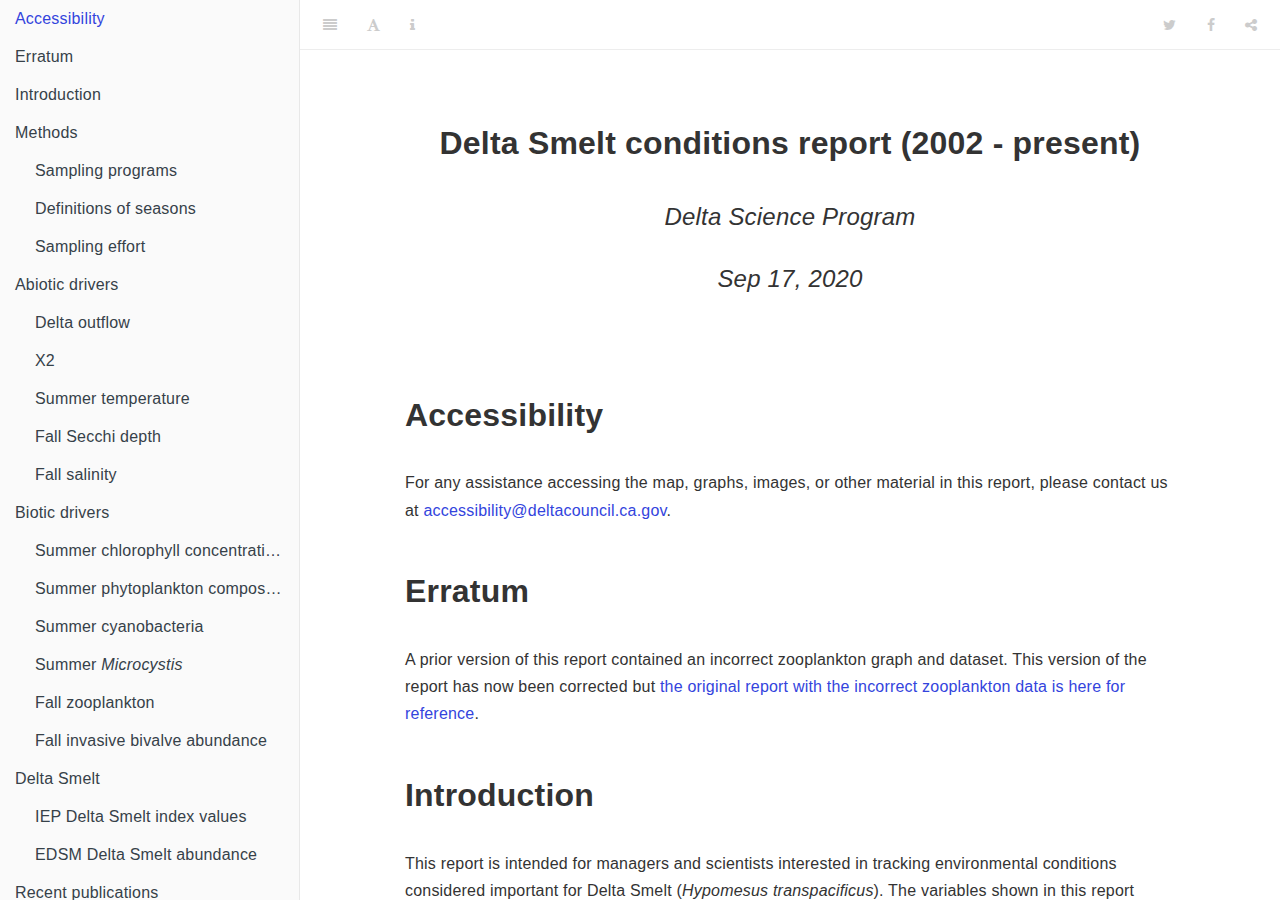
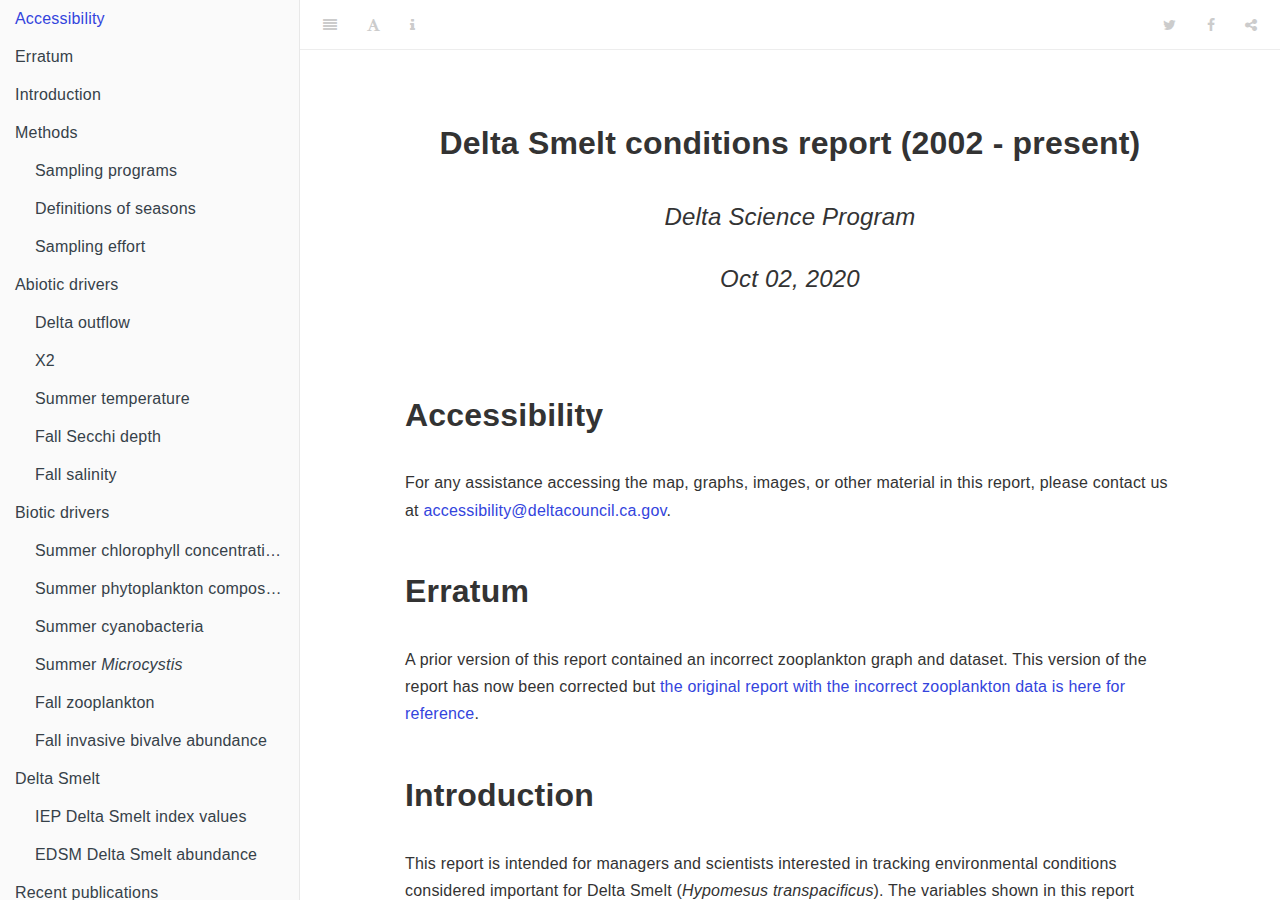
